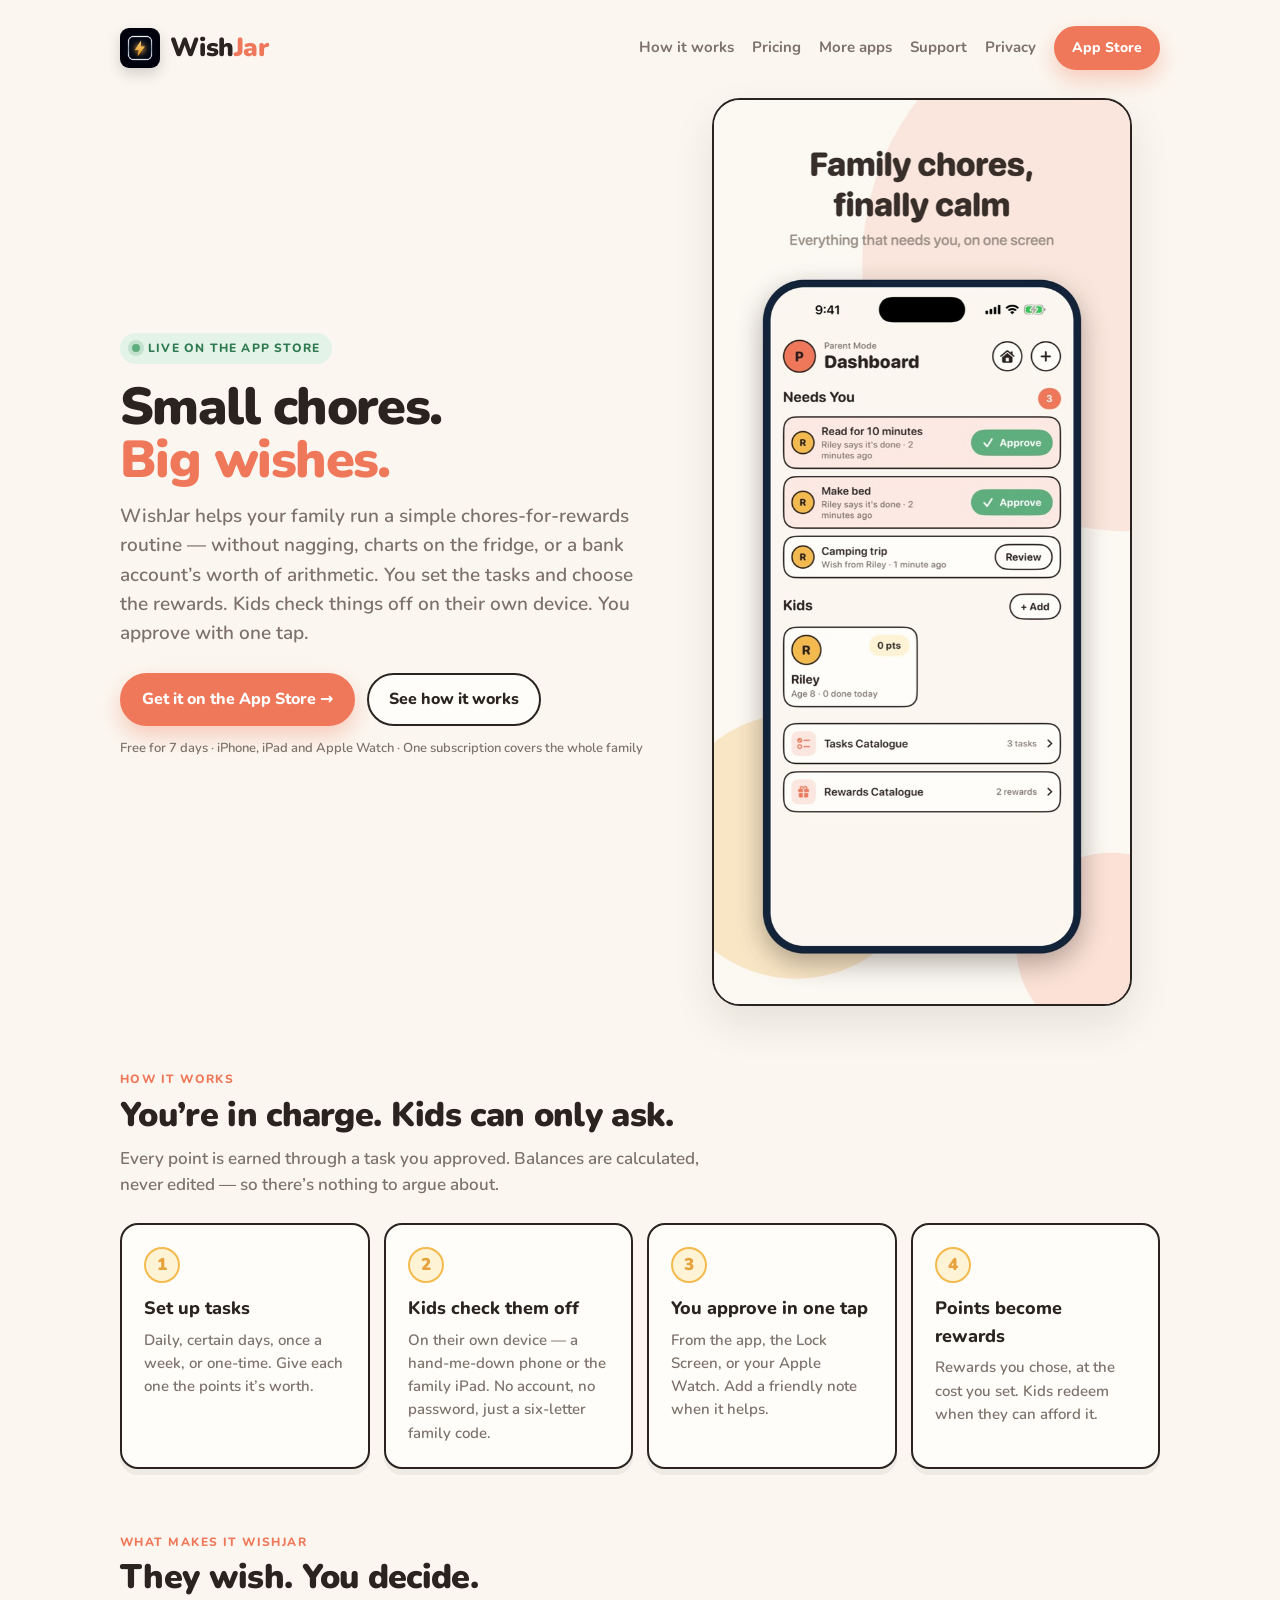
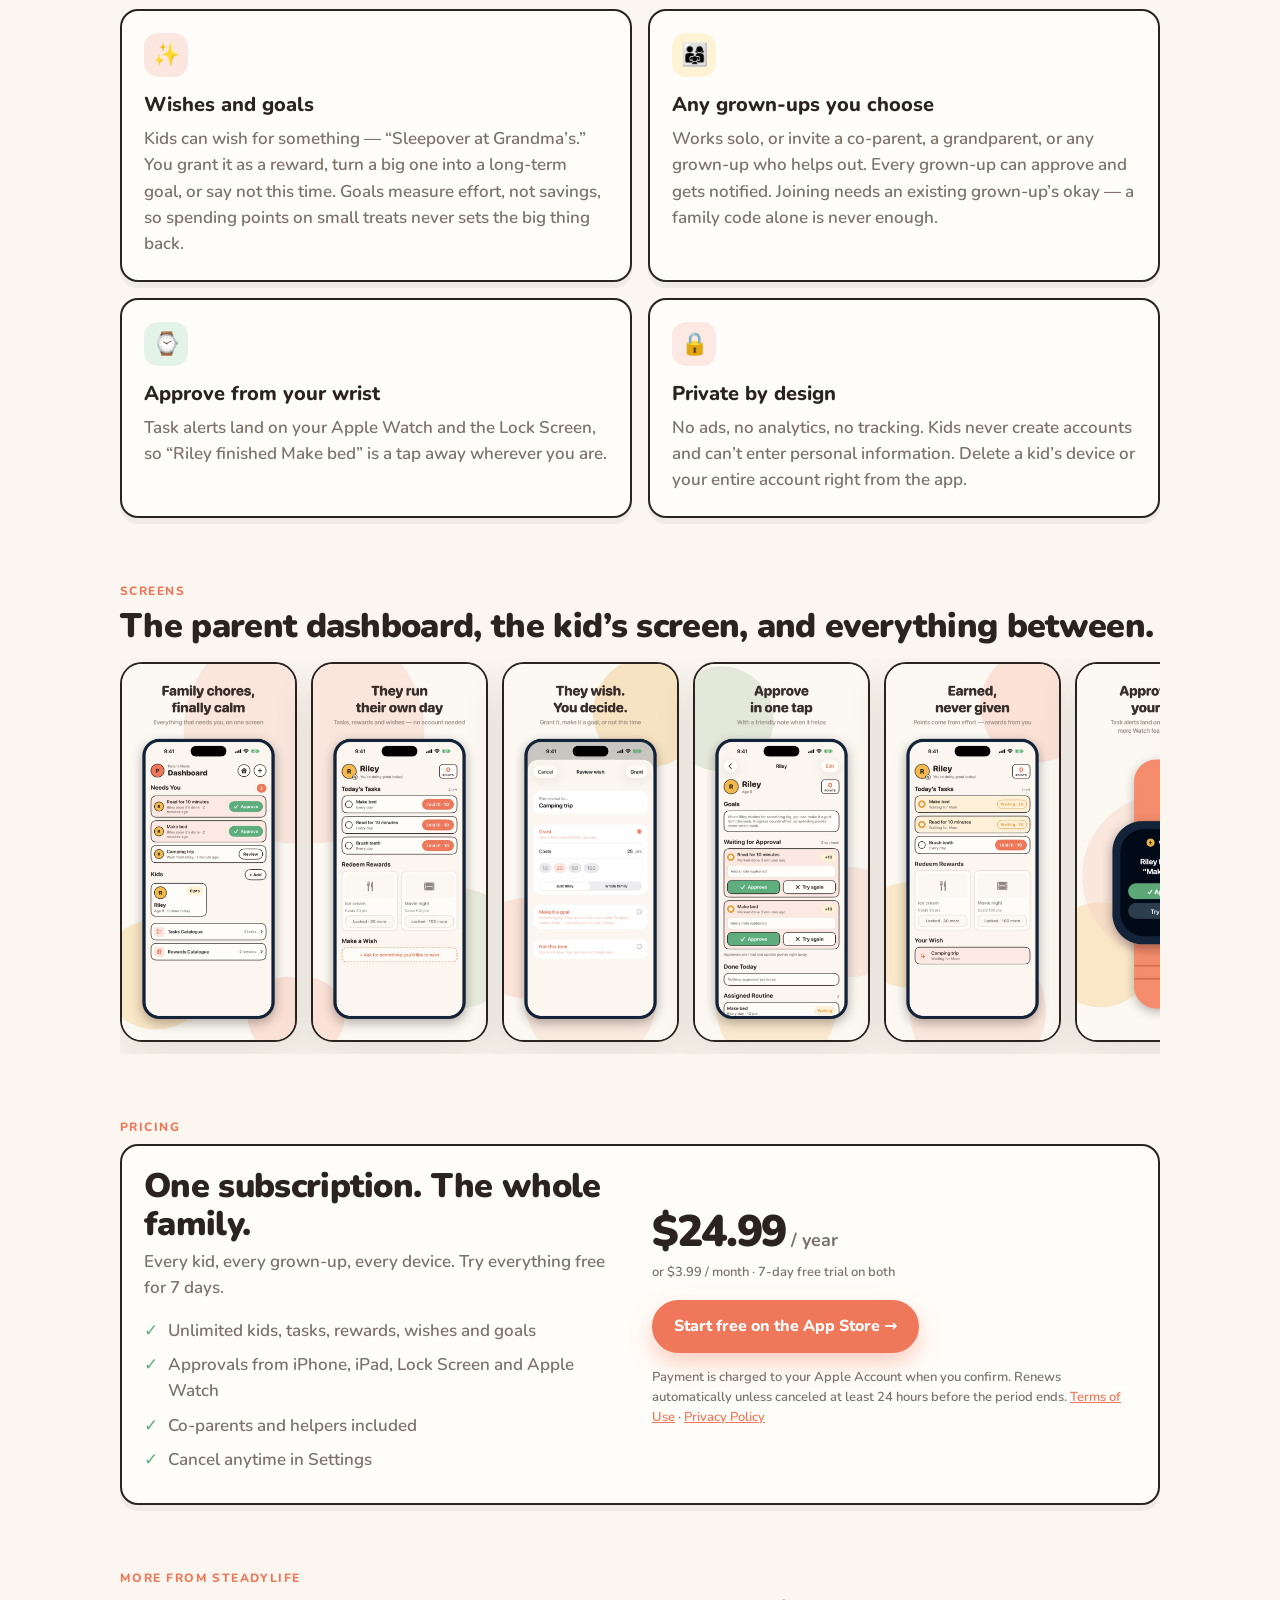
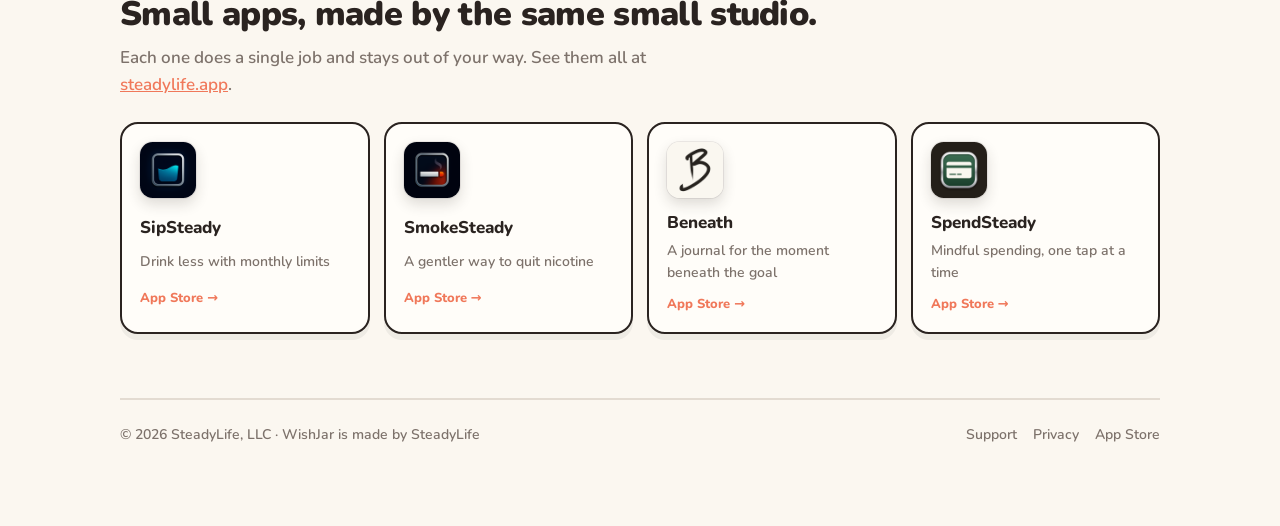
==== index.html @ 1615b016 "More from SteadyLife: add SpendSteady Co-Authored-By: Claude Fable 5.1 <noreply@anthropic.com>" ====
<!DOCTYPE html>
<html lang="en">
<head>
  <meta charset="utf-8" />
  <title>WishJar – Chores, rewards &amp; family goals</title>
  <meta name="viewport" content="width=device-width, initial-scale=1" />
  <meta name="description" content="WishJar helps your family run a simple chores-for-rewards routine. Kids check off tasks on their own device, you approve with one tap, and points turn into rewards they chose. Free for 7 days on the App Store." />
  <meta property="og:title" content="WishJar – Chores, rewards & family goals" />
  <meta property="og:description" content="Kids check off chores on their own device. You approve with one tap. Points turn into rewards they chose." />
  <meta property="og:image" content="https://wishjar.family/img/mk-1-pano-left.jpg" />
  <meta property="og:url" content="https://wishjar.family/" />
  <meta name="theme-color" content="#FBF7F0" />
  <link rel="icon" type="image/png" sizes="32x32" href="/img/favicon-32.png" />
  <link rel="icon" type="image/png" sizes="64x64" href="/img/favicon-64.png" />
  <link rel="apple-touch-icon" href="/img/apple-touch-icon.png" />
  <meta name="apple-itunes-app" content="app-id=6804933445" />
  <link rel="preconnect" href="https://fonts.googleapis.com" />
  <link rel="preconnect" href="https://fonts.gstatic.com" crossorigin />
  <link href="https://fonts.googleapis.com/css2?family=Nunito:wght@500;600;700;800;900&display=swap" rel="stylesheet" />
  <link rel="stylesheet" href="/site.css" />
</head>
<body>
  <div class="shell">
    <header>
      <a class="wordmark" href="/">
        <img src="/img/icon-512.png" alt="" width="40" height="40" />
        <span><span class="wish">Wish</span><span class="jar">Jar</span></span>
      </a>
      <nav>
        <a href="#how">How it works</a>
        <a href="#pricing">Pricing</a>
        <a href="#more">More apps</a>
        <a href="/support.html">Support</a>
        <a href="/privacy.html">Privacy</a>
        <a class="btn btn-primary btn-small" href="https://apps.apple.com/app/id6804933445" target="_blank" rel="noopener">App Store</a>
      </nav>
    </header>

    <main>
      <section class="hero">
        <div>
          <div class="chip"><span class="dot"></span>Live on the App Store</div>
          <h1>Small chores.<br /><span class="accent">Big wishes.</span></h1>
          <p class="lede">
            WishJar helps your family run a simple chores-for-rewards routine — without nagging, charts on the fridge, or a bank account&rsquo;s worth of arithmetic. You set the tasks and choose the rewards. Kids check things off on their own device. You approve with one tap.
          </p>
          <div class="cta-row">
            <a class="btn btn-primary" href="https://apps.apple.com/app/id6804933445" target="_blank" rel="noopener">Get it on the App Store →</a>
            <a class="btn btn-ghost" href="#how">See how it works</a>
          </div>
          <p class="cta-note">Free for 7 days · iPhone, iPad and Apple Watch · One subscription covers the whole family</p>
        </div>
        <div class="hero-shot">
          <img src="/img/mk-1-pano-left.jpg" alt="WishJar parent dashboard — everything that needs you on one screen" />
        </div>
      </section>

      <section id="how">
        <p class="eyebrow">How it works</p>
        <h2>You&rsquo;re in charge. Kids can only ask.</h2>
        <p class="sub">Every point is earned through a task you approved. Balances are calculated, never edited — so there&rsquo;s nothing to argue about.</p>
        <div class="steps">
          <div class="card step">
            <div class="num">1</div>
            <h3>Set up tasks</h3>
            <p>Daily, certain days, once a week, or one-time. Give each one the points it&rsquo;s worth.</p>
          </div>
          <div class="card step">
            <div class="num">2</div>
            <h3>Kids check them off</h3>
            <p>On their own device — a hand-me-down phone or the family iPad. No account, no password, just a six-letter family code.</p>
          </div>
          <div class="card step">
            <div class="num">3</div>
            <h3>You approve in one tap</h3>
            <p>From the app, the Lock Screen, or your Apple Watch. Add a friendly note when it helps.</p>
          </div>
          <div class="card step">
            <div class="num">4</div>
            <h3>Points become rewards</h3>
            <p>Rewards you chose, at the cost you set. Kids redeem when they can afford it.</p>
          </div>
        </div>
      </section>

      <section>
        <p class="eyebrow">What makes it WishJar</p>
        <h2>They wish. You decide.</h2>
        <div class="features">
          <div class="card feature coral">
            <div class="icon">✨</div>
            <h3>Wishes and goals</h3>
            <p>Kids can wish for something — &ldquo;Sleepover at Grandma&rsquo;s.&rdquo; You grant it as a reward, turn a big one into a long-term goal, or say not this time. Goals measure effort, not savings, so spending points on small treats never sets the big thing back.</p>
          </div>
          <div class="card feature mustard">
            <div class="icon">👨‍👩‍👧</div>
            <h3>Any grown-ups you choose</h3>
            <p>Works solo, or invite a co-parent, a grandparent, or any grown-up who helps out. Every grown-up can approve and gets notified. Joining needs an existing grown-up&rsquo;s okay — a family code alone is never enough.</p>
          </div>
          <div class="card feature sage">
            <div class="icon">⌚️</div>
            <h3>Approve from your wrist</h3>
            <p>Task alerts land on your Apple Watch and the Lock Screen, so &ldquo;Riley finished Make bed&rdquo; is a tap away wherever you are.</p>
          </div>
          <div class="card feature blush">
            <div class="icon">🔒</div>
            <h3>Private by design</h3>
            <p>No ads, no analytics, no tracking. Kids never create accounts and can&rsquo;t enter personal information. Delete a kid&rsquo;s device or your entire account right from the app.</p>
          </div>
        </div>
      </section>

      <section>
        <p class="eyebrow">Screens</p>
        <h2>The parent dashboard, the kid&rsquo;s screen, and everything between.</h2>
        <div class="gallery">
          <a href="/img/mk-1-pano-left.jpg" target="_blank" rel="noopener"><img src="/img/mk-1-pano-left.jpg" alt="Family chores, finally calm — the parent dashboard" loading="lazy" /></a>
          <a href="/img/mk-2-pano-right.jpg" target="_blank" rel="noopener"><img src="/img/mk-2-pano-right.jpg" alt="They run their own day — the kid's screen" loading="lazy" /></a>
          <a href="/img/mk-3-wish.jpg" target="_blank" rel="noopener"><img src="/img/mk-3-wish.jpg" alt="They wish, you decide — reviewing a wish" loading="lazy" /></a>
          <a href="/img/mk-4-approve.jpg" target="_blank" rel="noopener"><img src="/img/mk-4-approve.jpg" alt="Approve in one tap" loading="lazy" /></a>
          <a href="/img/mk-5-earned.jpg" target="_blank" rel="noopener"><img src="/img/mk-5-earned.jpg" alt="Earned, never given" loading="lazy" /></a>
          <a href="/img/mk-6-watch.jpg" target="_blank" rel="noopener"><img src="/img/mk-6-watch.jpg" alt="Approve from your wrist on Apple Watch" loading="lazy" /></a>
        </div>
      </section>

      <section id="pricing">
        <p class="eyebrow">Pricing</p>
        <div class="card pricing">
          <div>
            <h2 style="margin-bottom:6px;">One subscription. The whole family.</h2>
            <p class="sub" style="margin-bottom:0;">Every kid, every grown-up, every device. Try everything free for 7 days.</p>
            <ul>
              <li>Unlimited kids, tasks, rewards, wishes and goals</li>
              <li>Approvals from iPhone, iPad, Lock Screen and Apple Watch</li>
              <li>Co-parents and helpers included</li>
              <li>Cancel anytime in Settings</li>
            </ul>
          </div>
          <div>
            <div class="price">$24.99<small> / year</small></div>
            <p class="fine" style="margin:8px 0 18px;">or $3.99 / month · 7-day free trial on both</p>
            <a class="btn btn-primary" href="https://apps.apple.com/app/id6804933445" target="_blank" rel="noopener">Start free on the App Store →</a>
            <p class="fine" style="margin-top:14px;">Payment is charged to your Apple Account when you confirm. Renews automatically unless canceled at least 24 hours before the period ends. <a href="https://www.apple.com/legal/internet-services/itunes/dev/stdeula/" target="_blank" rel="noopener">Terms of Use</a> · <a href="/privacy.html">Privacy Policy</a></p>
          </div>
        </div>
      </section>

      <section id="more">
        <p class="eyebrow">More from SteadyLife</p>
        <h2>Small apps, made by the same small studio.</h2>
        <p class="sub">Each one does a single job and stays out of your way. See them all at <a href="https://steadylife.app/">steadylife.app</a>.</p>
        <div class="more-grid">
          <a class="more-card" href="https://apps.apple.com/app/id6755796430" target="_blank" rel="noopener">
            <img src="/img/sipsteady.png" alt="" width="56" height="56" />
            <span class="more-name">SipSteady</span>
            <span class="more-sub">Drink less with monthly limits</span>
            <span class="more-cta">App Store →</span>
          </a>
          <a class="more-card" href="https://apps.apple.com/app/id6803258229" target="_blank" rel="noopener">
            <img src="/img/smokesteady.png" alt="" width="56" height="56" />
            <span class="more-name">SmokeSteady</span>
            <span class="more-sub">A gentler way to quit nicotine</span>
            <span class="more-cta">App Store →</span>
          </a>
          <a class="more-card" href="https://apps.apple.com/app/id6801366688" target="_blank" rel="noopener">
            <img src="/img/beneath.png" alt="" width="56" height="56" />
            <span class="more-name">Beneath</span>
            <span class="more-sub">A journal for the moment beneath the goal</span>
            <span class="more-cta">App Store →</span>
          </a>
          <a class="more-card" href="https://apps.apple.com/app/id6804992060" target="_blank" rel="noopener">
            <img src="/img/spendsteady.png" alt="" width="56" height="56" />
            <span class="more-name">SpendSteady</span>
            <span class="more-sub">Mindful spending, one tap at a time</span>
            <span class="more-cta">App Store →</span>
          </a>
        </div>
      </section>
    </main>

    <footer>
      <div>© 2026 SteadyLife, LLC · WishJar is made by <a href="https://steadylife.app/">SteadyLife</a></div>
      <div class="links">
        <a href="/support.html">Support</a>
        <a href="/privacy.html">Privacy</a>
        <a href="https://apps.apple.com/app/id6804933445" target="_blank" rel="noopener">App Store</a>
      </div>
    </footer>
  </div>
</body>
</html>
---- site.css ----
/* WishJar — the app's own palette and type ("Warm & Playful"):
   cream paper, ink outlines, coral actions, mustard points, sage done. */
:root {
  --cream: #FBF7F0;
  --paper: #FFFDF9;
  --ink: #2A2320;
  --muted: #7D726B;
  --line: #E3DBD1;
  --coral: #F0785A;
  --coral-soft: #FBE7E0;
  --mustard: #F4BA4E;
  --mustard-soft: #FFF3D6;
  --sage: #5FAE7E;
  --sage-soft: #E4F3E8;
  --amber: #E6A23C;
  --blush: #FDE9E3;
  --radius: 18px;
  --stroke: 2px;
  --shadow: 0 18px 40px rgba(42, 35, 32, 0.10);
}

* { box-sizing: border-box; }

html { scroll-behavior: smooth; }

body {
  margin: 0;
  background: var(--cream);
  color: var(--ink);
  font-family: "Nunito", -apple-system, "SF Pro Rounded", system-ui, sans-serif;
  font-size: 17px;
  line-height: 1.55;
  -webkit-font-smoothing: antialiased;
}

a { color: var(--coral); }

.shell {
  max-width: 1080px;
  margin: 0 auto;
  padding: 20px 20px 80px;
}

/* --- Header --- */
header {
  display: flex;
  align-items: center;
  justify-content: space-between;
  gap: 16px;
  padding: 6px 0 28px;
  flex-wrap: wrap;
}

.wordmark {
  display: inline-flex;
  align-items: center;
  gap: 10px;
  text-decoration: none;
  font-weight: 900;
  font-size: 26px;
  letter-spacing: -0.02em;
}
.wordmark img {
  width: 40px;
  height: 40px;
  border-radius: 22.5%;
  box-shadow: 0 6px 14px rgba(42, 35, 32, 0.18);
}
.wordmark .wish { color: var(--ink); }
.wordmark .jar { color: var(--coral); }

nav { display: flex; align-items: center; gap: 18px; flex-wrap: wrap; }
nav a {
  color: var(--muted);
  text-decoration: none;
  font-weight: 700;
  font-size: 15px;
}
nav a:hover { color: var(--ink); }

/* --- Buttons --- */
.btn {
  display: inline-flex;
  align-items: center;
  gap: 8px;
  padding: 12px 20px;
  border-radius: 999px;
  font-weight: 800;
  font-size: 16px;
  text-decoration: none;
  border: var(--stroke) solid var(--ink);
  transition: transform 0.08s ease-out, box-shadow 0.08s ease-out;
}
.btn:active { transform: translateY(1px); }
.btn-primary {
  background: var(--coral);
  color: #fff;
  border-color: var(--coral);
  box-shadow: 0 10px 22px rgba(240, 120, 90, 0.35);
}
.btn-primary:hover { box-shadow: 0 14px 28px rgba(240, 120, 90, 0.42); transform: translateY(-1px); }
.btn-ghost {
  background: var(--paper);
  color: var(--ink);
}
.btn-ghost:hover { background: #fff; }
.btn-small { padding: 9px 16px; font-size: 14px; }

/* --- Hero --- */
.hero {
  display: grid;
  grid-template-columns: minmax(0, 1.05fr) minmax(0, 0.95fr);
  gap: 36px;
  align-items: center;
  margin-bottom: 64px;
}
@media (max-width: 860px) { .hero { grid-template-columns: minmax(0, 1fr); } }

.chip {
  display: inline-flex;
  align-items: center;
  gap: 8px;
  padding: 6px 12px;
  border-radius: 999px;
  background: var(--sage-soft);
  color: #2F7A50;
  font-size: 12px;
  font-weight: 800;
  letter-spacing: 0.10em;
  text-transform: uppercase;
  margin-bottom: 16px;
}
.chip .dot {
  width: 8px; height: 8px; border-radius: 50%;
  background: var(--sage);
  box-shadow: 0 0 0 4px rgba(95, 174, 126, 0.25);
}

h1 {
  font-size: 52px;
  line-height: 1.02;
  letter-spacing: -0.03em;
  font-weight: 900;
  margin: 0 0 16px;
}
@media (max-width: 600px) { h1 { font-size: 40px; } }
h1 .accent { color: var(--coral); }

.lede {
  font-size: 19px;
  color: var(--muted);
  font-weight: 600;
  max-width: 520px;
  margin: 0 0 24px;
}

.cta-row { display: flex; gap: 12px; flex-wrap: wrap; align-items: center; }
.cta-note { font-size: 13px; color: var(--muted); font-weight: 600; margin-top: 12px; }

.hero-shot img {
  width: 100%;
  max-width: 420px;
  display: block;
  margin: 0 auto;
  border-radius: 28px;
  border: var(--stroke) solid var(--ink);
  box-shadow: var(--shadow);
  background: var(--paper);
}

/* --- Sections --- */
section { margin-bottom: 64px; }
.eyebrow {
  font-size: 12px;
  font-weight: 800;
  letter-spacing: 0.12em;
  text-transform: uppercase;
  color: var(--coral);
  margin: 0 0 8px;
}
h2 {
  font-size: 34px;
  line-height: 1.1;
  letter-spacing: -0.02em;
  font-weight: 900;
  margin: 0 0 12px;
}
.sub { color: var(--muted); font-weight: 600; max-width: 620px; margin: 0 0 24px; }

.card {
  background: var(--paper);
  border: var(--stroke) solid var(--ink);
  border-radius: var(--radius);
  padding: 22px;
  box-shadow: 0 6px 0 rgba(42, 35, 32, 0.06);
}

/* Steps */
.steps { display: grid; grid-template-columns: repeat(4, minmax(0, 1fr)); gap: 14px; }
@media (max-width: 860px) { .steps { grid-template-columns: repeat(2, minmax(0, 1fr)); } }
@media (max-width: 480px) { .steps { grid-template-columns: minmax(0, 1fr); } }
.step .num {
  width: 36px; height: 36px; border-radius: 50%;
  display: flex; align-items: center; justify-content: center;
  background: var(--mustard-soft); color: var(--amber);
  font-weight: 900; margin-bottom: 12px;
  border: var(--stroke) solid var(--mustard);
}
.step h3 { margin: 0 0 6px; font-size: 18px; font-weight: 800; }
.step p { margin: 0; color: var(--muted); font-weight: 600; font-size: 15px; }

/* Features */
.features { display: grid; grid-template-columns: repeat(2, minmax(0, 1fr)); gap: 16px; }
@media (max-width: 720px) { .features { grid-template-columns: minmax(0, 1fr); } }
.feature .icon {
  width: 44px; height: 44px; border-radius: 14px;
  display: flex; align-items: center; justify-content: center;
  font-size: 22px; margin-bottom: 12px;
}
.feature.coral .icon { background: var(--coral-soft); }
.feature.mustard .icon { background: var(--mustard-soft); }
.feature.sage .icon { background: var(--sage-soft); }
.feature.blush .icon { background: var(--blush); }
.feature h3 { margin: 0 0 6px; font-size: 20px; font-weight: 800; }
.feature p { margin: 0; color: var(--muted); font-weight: 600; }

/* Gallery */
.gallery {
  display: flex; gap: 14px; overflow-x: auto; padding: 4px 4px 12px;
  scroll-snap-type: x mandatory;
}
.gallery a { flex: 0 0 auto; scroll-snap-align: start; }
.gallery img {
  height: 380px; width: auto; display: block;
  border-radius: 22px;
  border: var(--stroke) solid var(--ink);
  box-shadow: var(--shadow);
}
@media (max-width: 600px) { .gallery img { height: 300px; } }

/* Pricing */
.pricing {
  display: grid; grid-template-columns: minmax(0, 1fr) minmax(0, 1fr);
  gap: 24px; align-items: center;
}
@media (max-width: 760px) { .pricing { grid-template-columns: minmax(0, 1fr); } }
.price { font-size: 44px; font-weight: 900; letter-spacing: -0.03em; line-height: 1; }
.price small { font-size: 18px; color: var(--muted); font-weight: 700; letter-spacing: 0; }
.pricing ul { list-style: none; padding: 0; margin: 16px 0 0; }
.pricing li { display: flex; gap: 10px; align-items: flex-start; margin-bottom: 8px; color: var(--muted); font-weight: 600; }
.pricing li::before {
  content: "✓"; color: var(--sage); font-weight: 900; flex: 0 0 auto;
}
.fine { font-size: 13px; color: var(--muted); font-weight: 600; }

/* Prose pages (privacy, support) */
.prose { max-width: 760px; }
.prose h1 { font-size: 40px; }
.prose h2 { font-size: 24px; margin-top: 36px; }
.prose p, .prose li { color: #4A403B; font-weight: 500; }
.prose strong { color: var(--ink); font-weight: 800; }
.prose ul { padding-left: 22px; }
.prose li { margin-bottom: 8px; }
.prose .meta { color: var(--muted); font-weight: 600; font-size: 14px; }

/* Forms */
form.support { display: grid; gap: 14px; max-width: 560px; }
form.support label { font-weight: 800; font-size: 14px; display: grid; gap: 6px; }
form.support input, form.support textarea, form.support select {
  font: inherit; font-weight: 600; color: var(--ink);
  background: var(--paper);
  border: var(--stroke) solid var(--ink);
  border-radius: 14px;
  padding: 12px 14px;
}
form.support textarea { min-height: 140px; resize: vertical; }
form.support input:focus, form.support textarea:focus, form.support select:focus {
  outline: none; box-shadow: 0 0 0 4px var(--coral-soft); border-color: var(--coral);
}

/* FAQ */
details { border-top: var(--stroke) solid var(--line); padding: 14px 0; }
details:last-of-type { border-bottom: var(--stroke) solid var(--line); }
summary { cursor: pointer; font-weight: 800; font-size: 17px; list-style: none; display: flex; justify-content: space-between; }
summary::after { content: "+"; color: var(--coral); font-weight: 900; }
details[open] summary::after { content: "–"; }
details p { color: var(--muted); font-weight: 600; margin: 10px 0 0; }

/* Footer */
footer {
  border-top: var(--stroke) solid var(--line);
  padding-top: 24px;
  display: flex; justify-content: space-between; gap: 16px; flex-wrap: wrap;
  color: var(--muted); font-size: 14px; font-weight: 600;
}
footer a { color: var(--muted); text-decoration: none; }
footer a:hover { color: var(--ink); }
footer .links { display: flex; gap: 16px; flex-wrap: wrap; }

/* More from SteadyLife */
.more-grid { display: grid; grid-template-columns: repeat(4, minmax(0, 1fr)); gap: 14px; }
@media (max-width: 900px) { .more-grid { grid-template-columns: repeat(2, minmax(0, 1fr)); } }
@media (max-width: 520px) { .more-grid { grid-template-columns: minmax(0, 1fr); } }
.more-card {
  display: grid; gap: 4px; text-decoration: none; color: var(--ink);
  background: var(--paper); border: var(--stroke) solid var(--ink);
  border-radius: var(--radius); padding: 18px;
  box-shadow: 0 6px 0 rgba(42, 35, 32, 0.06);
  transition: transform 0.08s ease-out, box-shadow 0.08s ease-out;
}
.more-card:hover { transform: translateY(-2px); box-shadow: 0 10px 0 rgba(42, 35, 32, 0.08); }
.more-card img { width: 56px; height: 56px; border-radius: 22.5%; margin-bottom: 8px; box-shadow: 0 6px 14px rgba(42, 35, 32, 0.16), 0 0 0 1px rgba(42,35,32,0.08); }
.more-name { font-weight: 800; font-size: 17px; }
.more-sub { color: var(--muted); font-weight: 600; font-size: 14px; }
.more-cta { color: var(--coral); font-weight: 800; font-size: 13px; margin-top: 6px; }
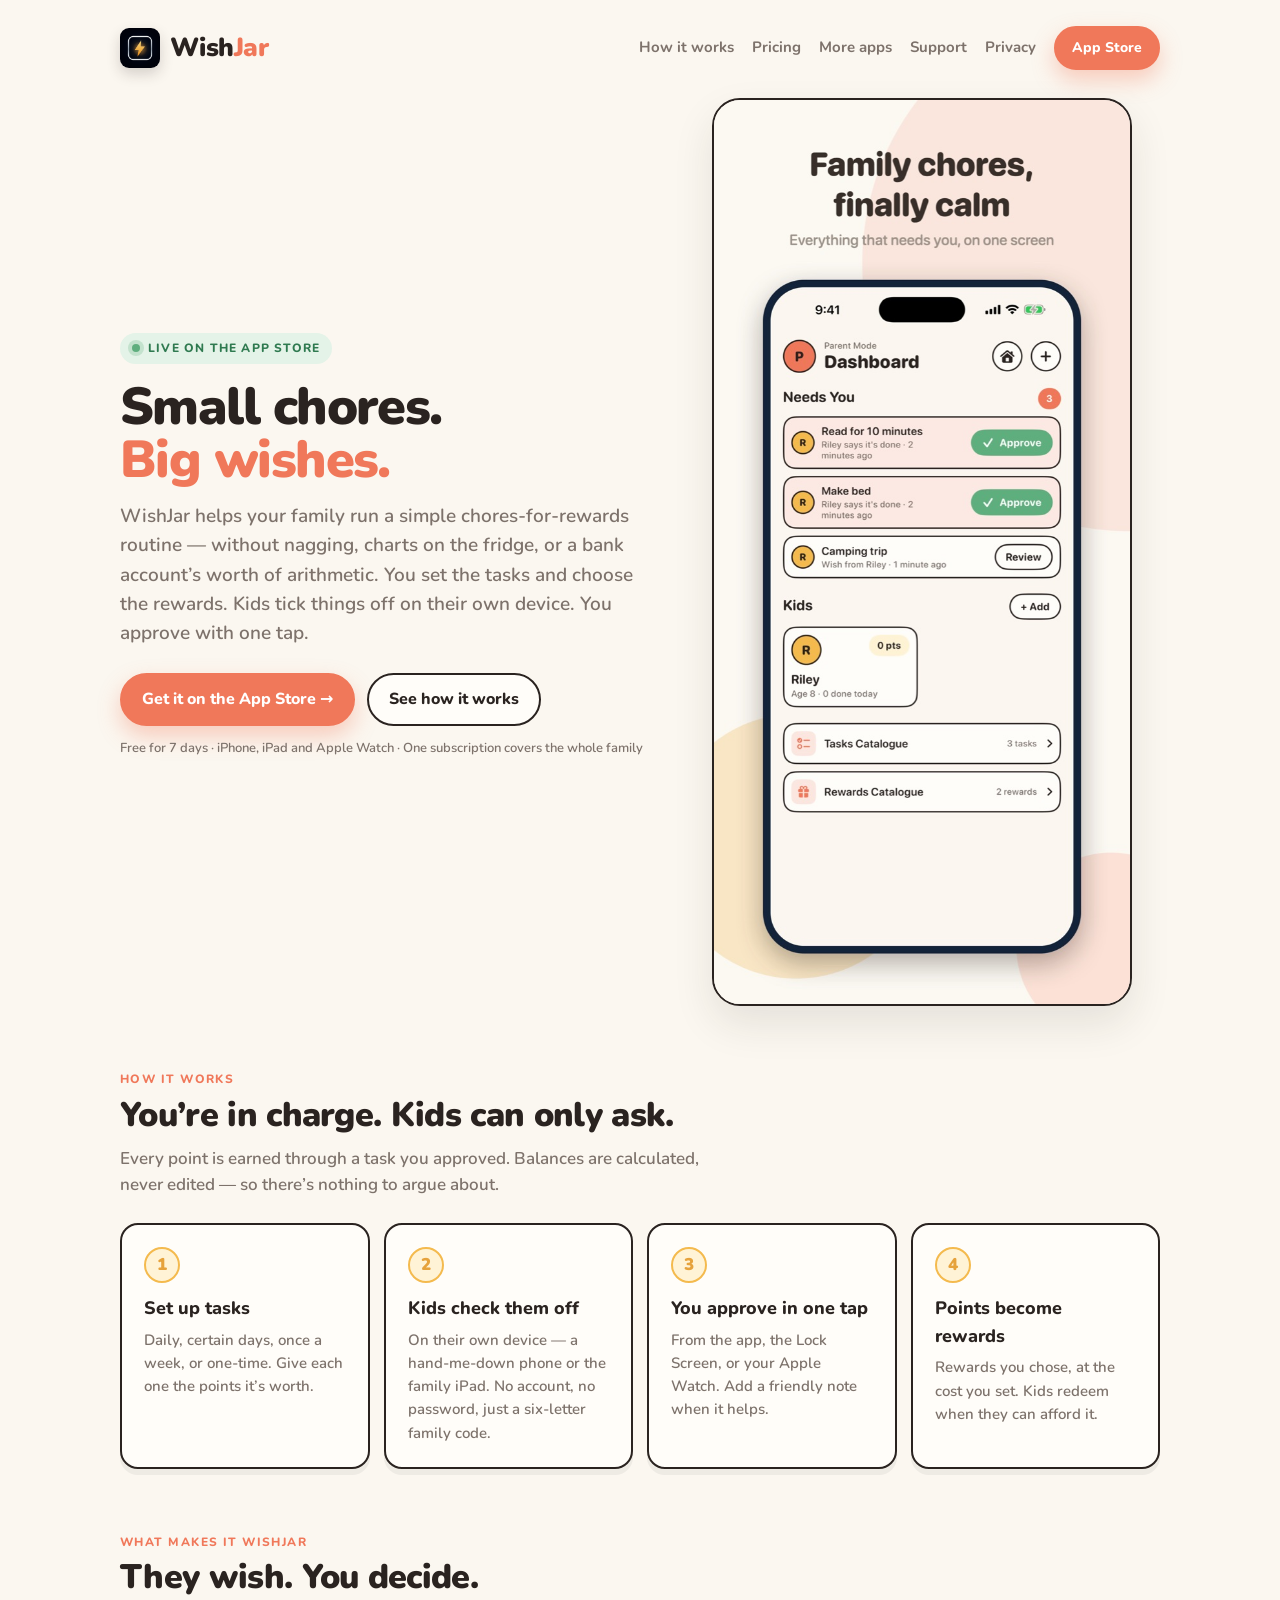
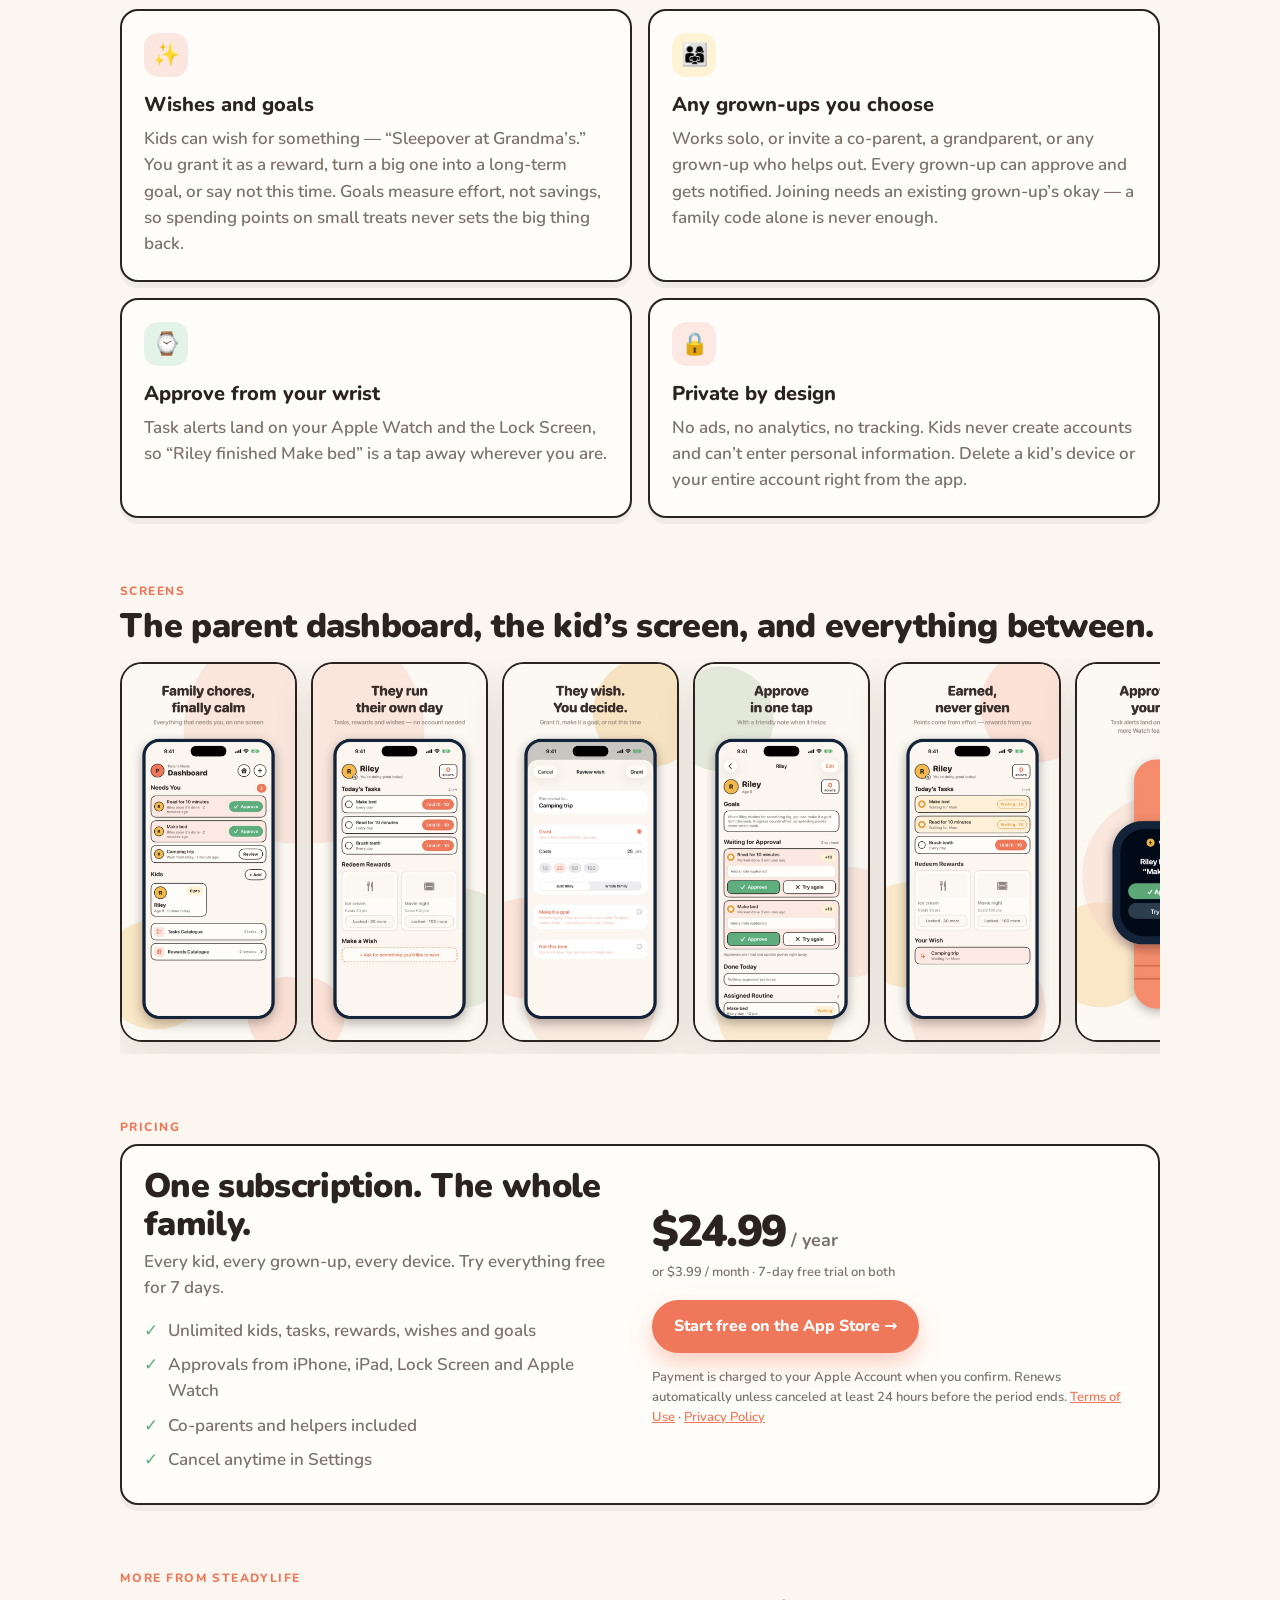
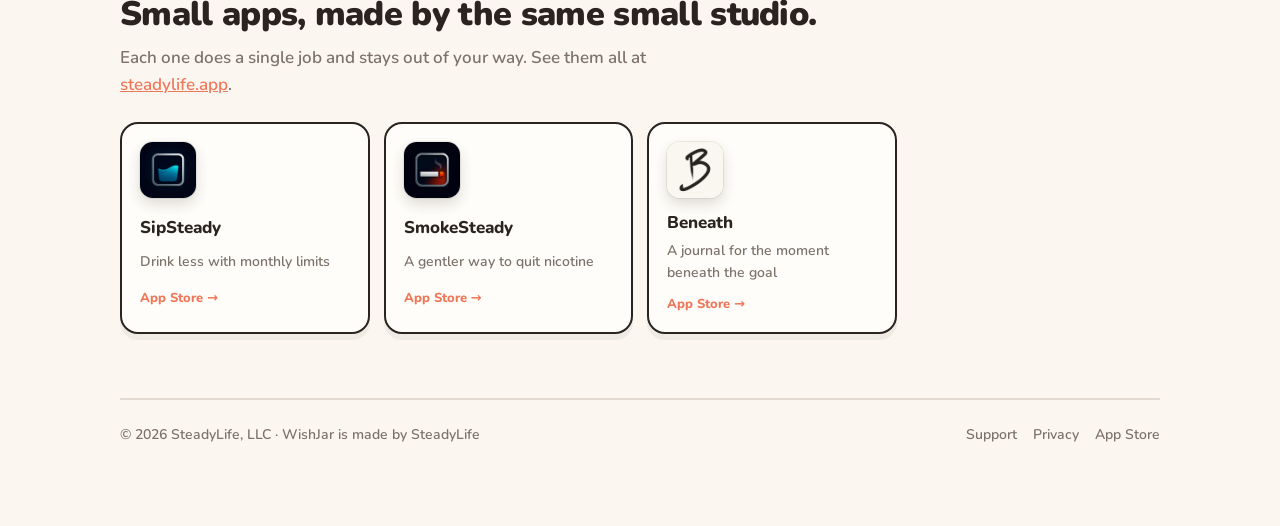
==== commit e0b9d491: "American spelling: check off, canceled Co-Authored-By: Claude Fable 5.1 <noreply@anthropic.com>" ====
--- a/index.html
+++ b/index.html
@@ -42,7 +42,7 @@
           <div class="chip"><span class="dot"></span>Live on the App Store</div>
           <h1>Small chores.<br /><span class="accent">Big wishes.</span></h1>
           <p class="lede">
-            WishJar helps your family run a simple chores-for-rewards routine — without nagging, charts on the fridge, or a bank account&rsquo;s worth of arithmetic. You set the tasks and choose the rewards. Kids check things off on their own device. You approve with one tap.
+            WishJar helps your family run a simple chores-for-rewards routine — without nagging, charts on the fridge, or a bank account&rsquo;s worth of arithmetic. You set the tasks and choose the rewards. Kids tick things off on their own device. You approve with one tap.
           </p>
           <div class="cta-row">
             <a class="btn btn-primary" href="https://apps.apple.com/app/id6804933445" target="_blank" rel="noopener">Get it on the App Store →</a>
@@ -168,12 +168,6 @@
             <span class="more-sub">A journal for the moment beneath the goal</span>
             <span class="more-cta">App Store →</span>
           </a>
-          <a class="more-card" href="https://apps.apple.com/app/id6804992060" target="_blank" rel="noopener">
-            <img src="/img/spendsteady.png" alt="" width="56" height="56" />
-            <span class="more-name">SpendSteady</span>
-            <span class="more-sub">Mindful spending, one tap at a time</span>
-            <span class="more-cta">App Store →</span>
-          </a>
         </div>
       </section>
     </main>
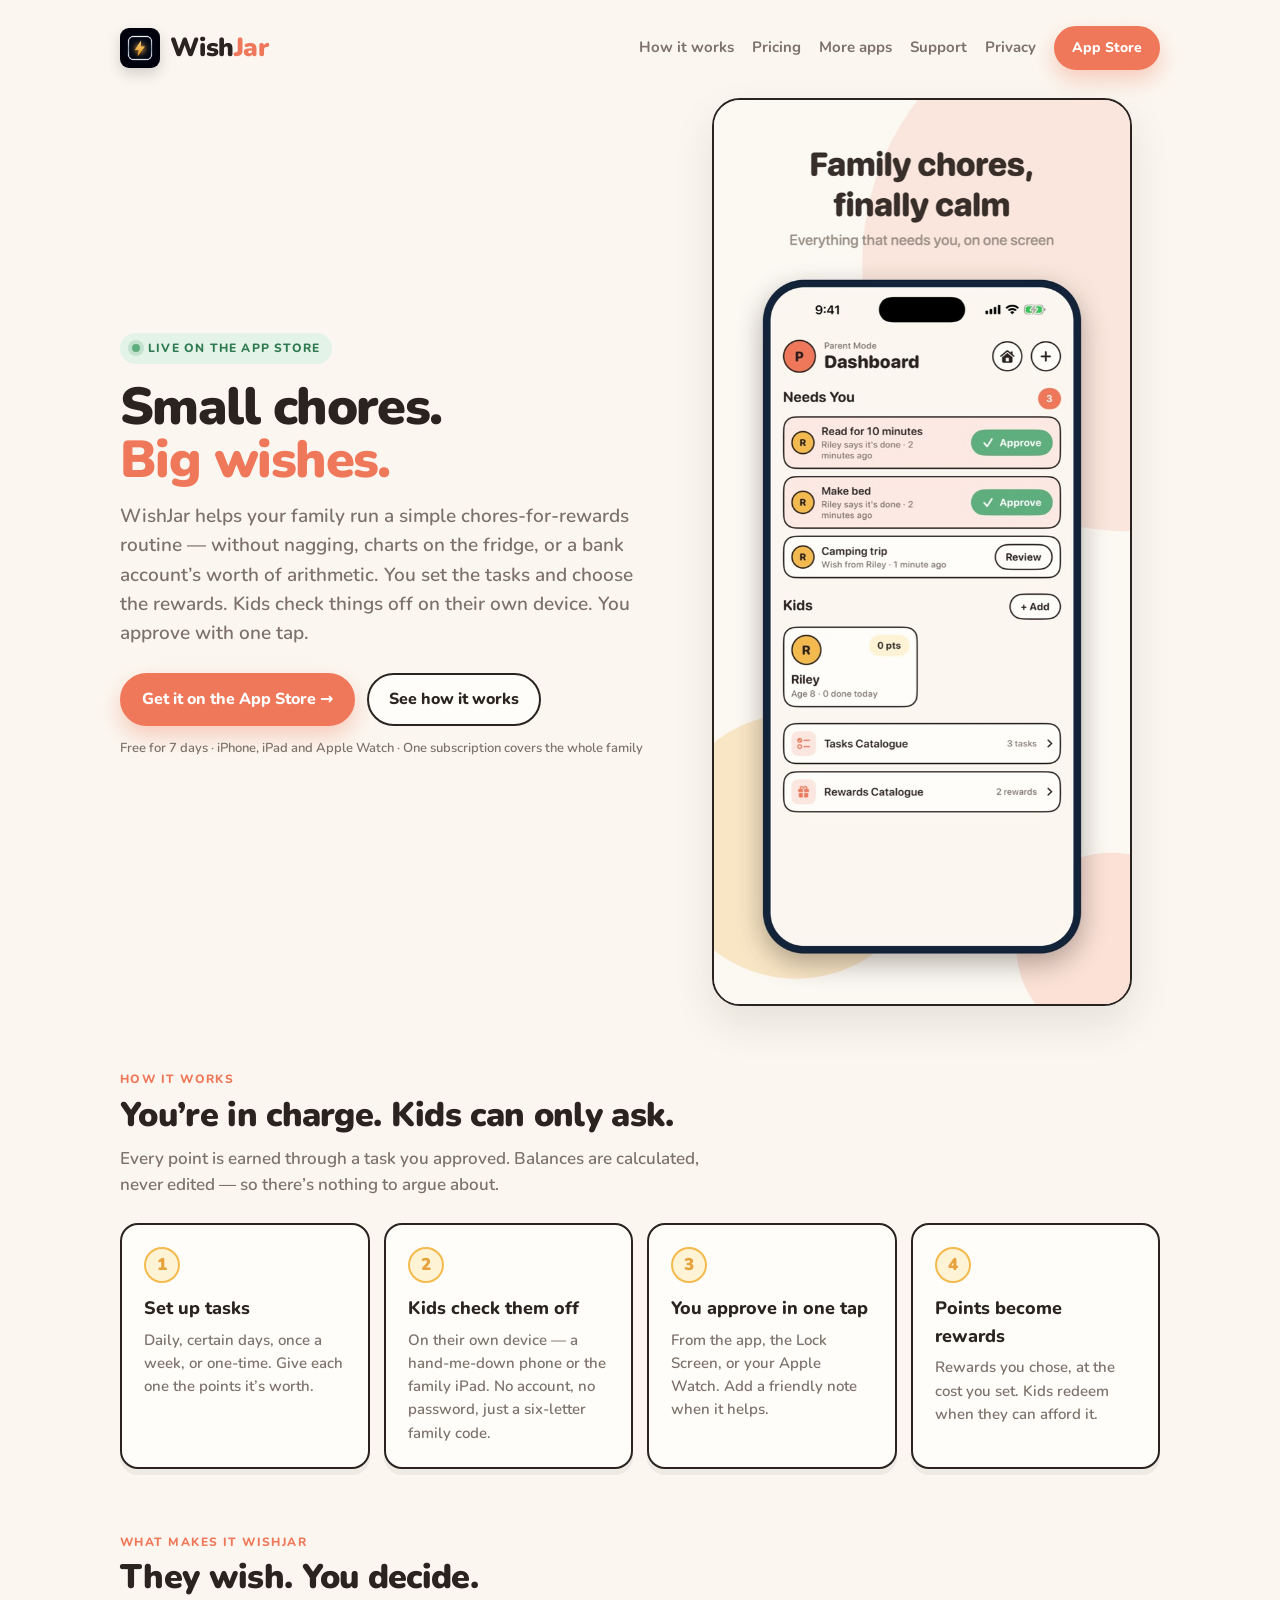
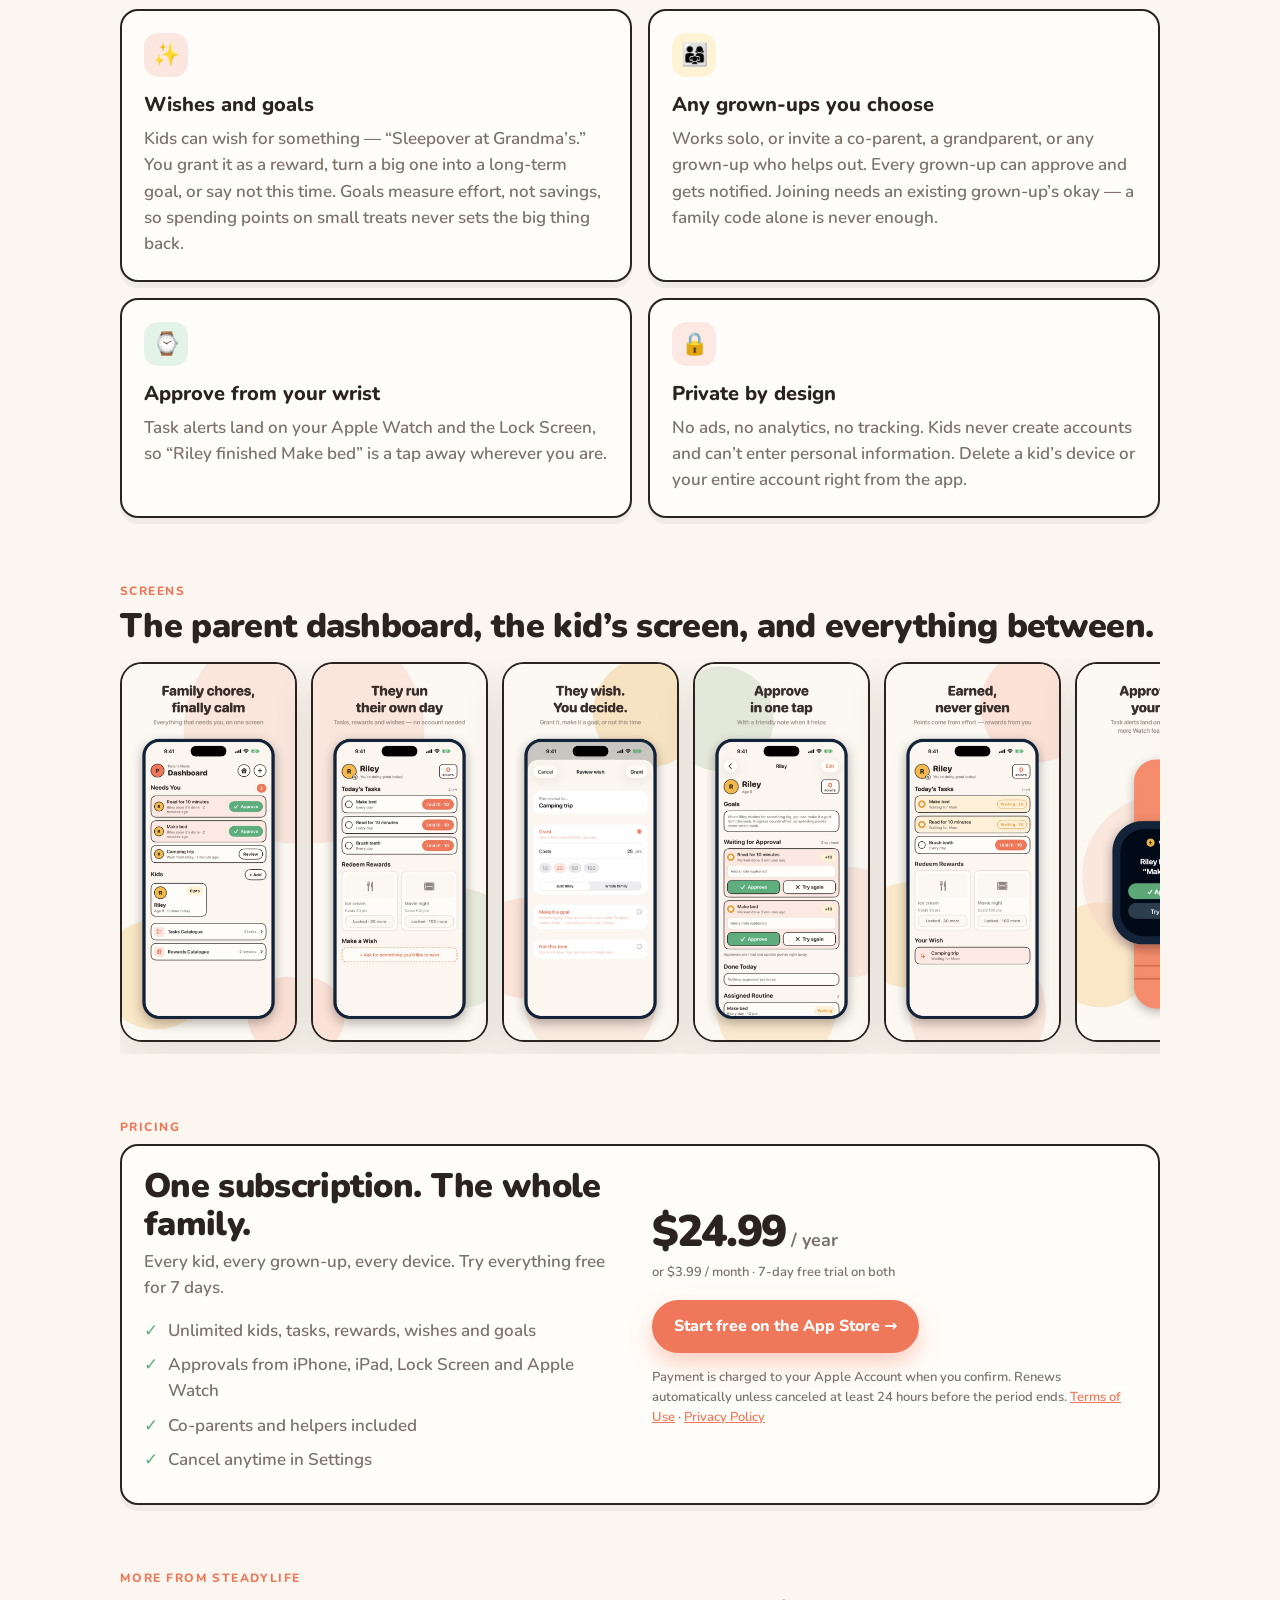
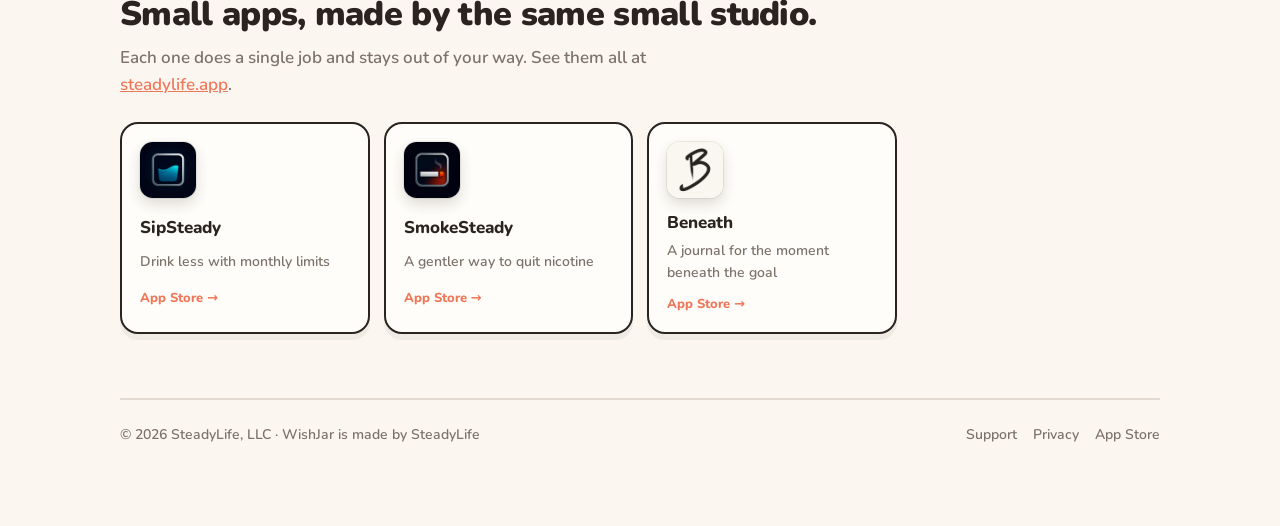
==== commit 393c82fb: "American spelling: check things off Co-Authored-By: Claude Fable 5.1 <noreply@anthropic.com>" ====
--- a/index.html
+++ b/index.html
@@ -42,7 +42,7 @@
           <div class="chip"><span class="dot"></span>Live on the App Store</div>
           <h1>Small chores.<br /><span class="accent">Big wishes.</span></h1>
           <p class="lede">
-            WishJar helps your family run a simple chores-for-rewards routine — without nagging, charts on the fridge, or a bank account&rsquo;s worth of arithmetic. You set the tasks and choose the rewards. Kids tick things off on their own device. You approve with one tap.
+            WishJar helps your family run a simple chores-for-rewards routine — without nagging, charts on the fridge, or a bank account&rsquo;s worth of arithmetic. You set the tasks and choose the rewards. Kids check things off on their own device. You approve with one tap.
           </p>
           <div class="cta-row">
             <a class="btn btn-primary" href="https://apps.apple.com/app/id6804933445" target="_blank" rel="noopener">Get it on the App Store →</a>
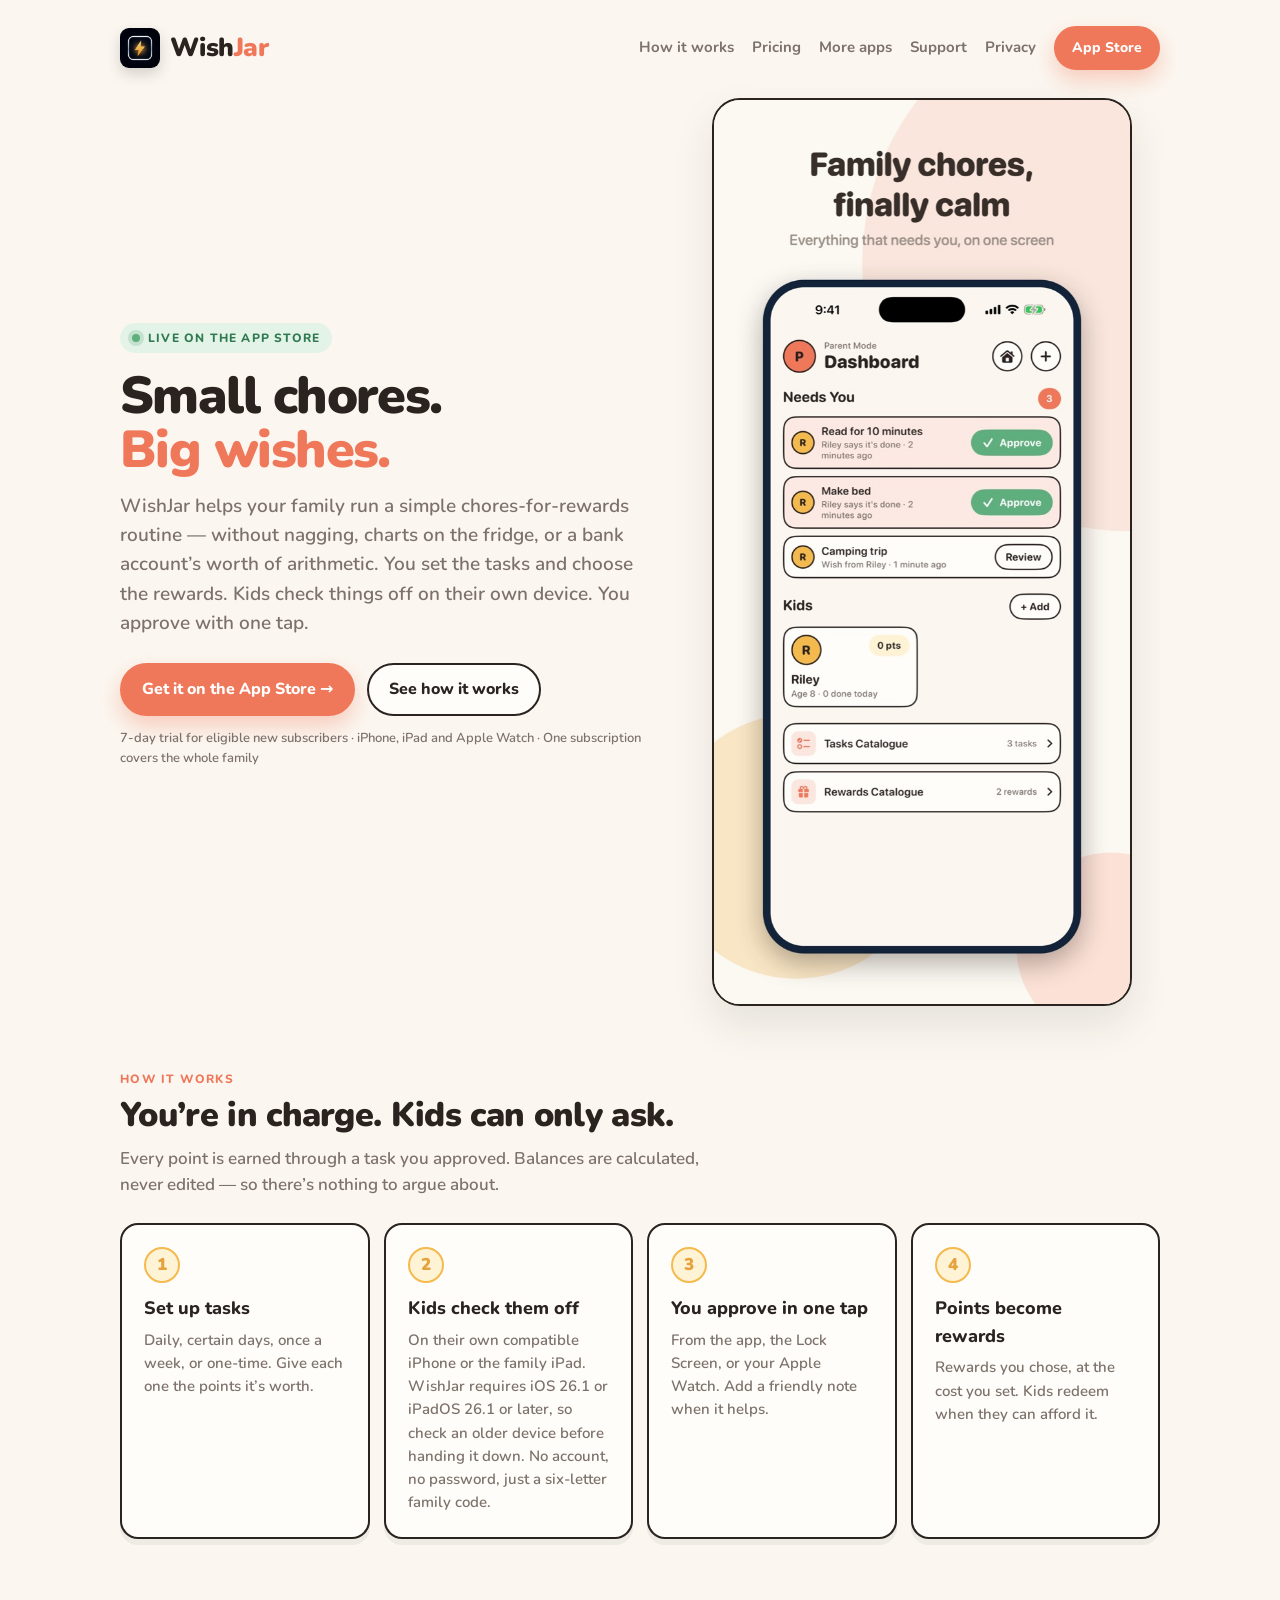
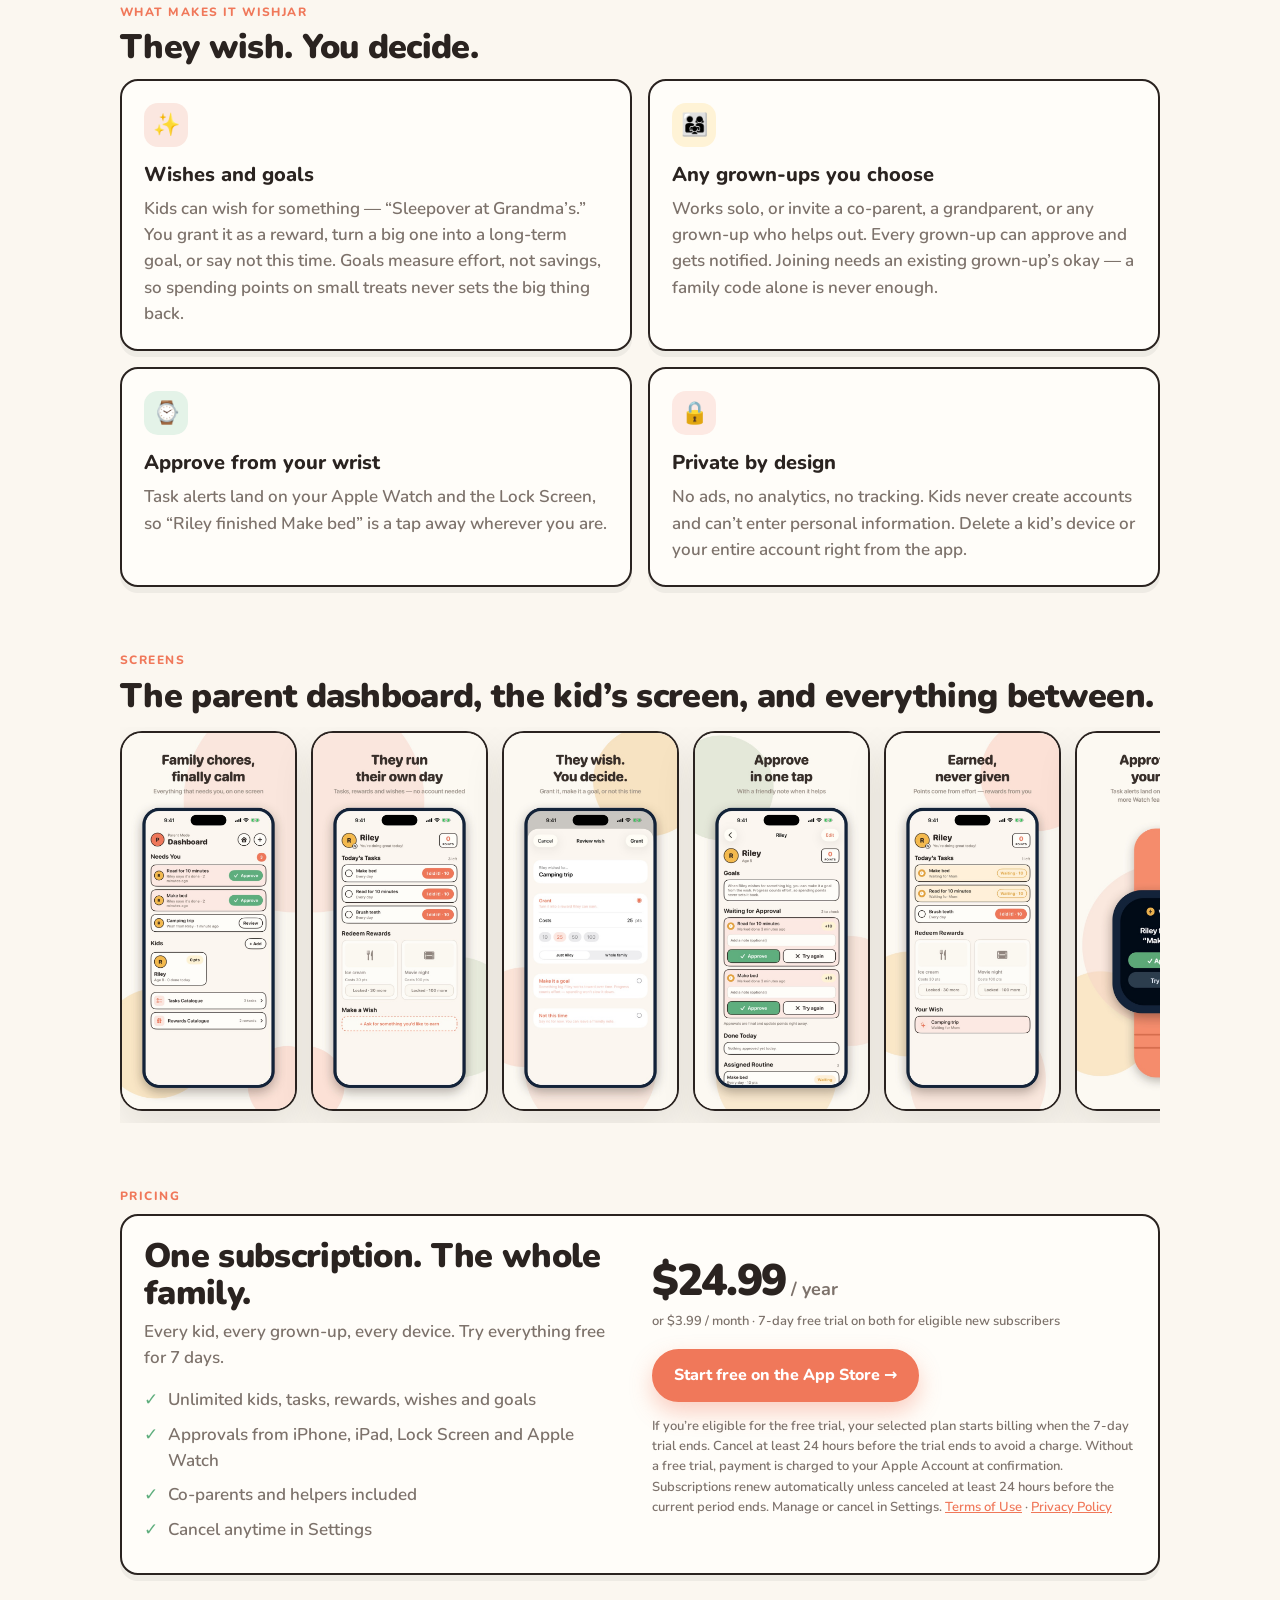
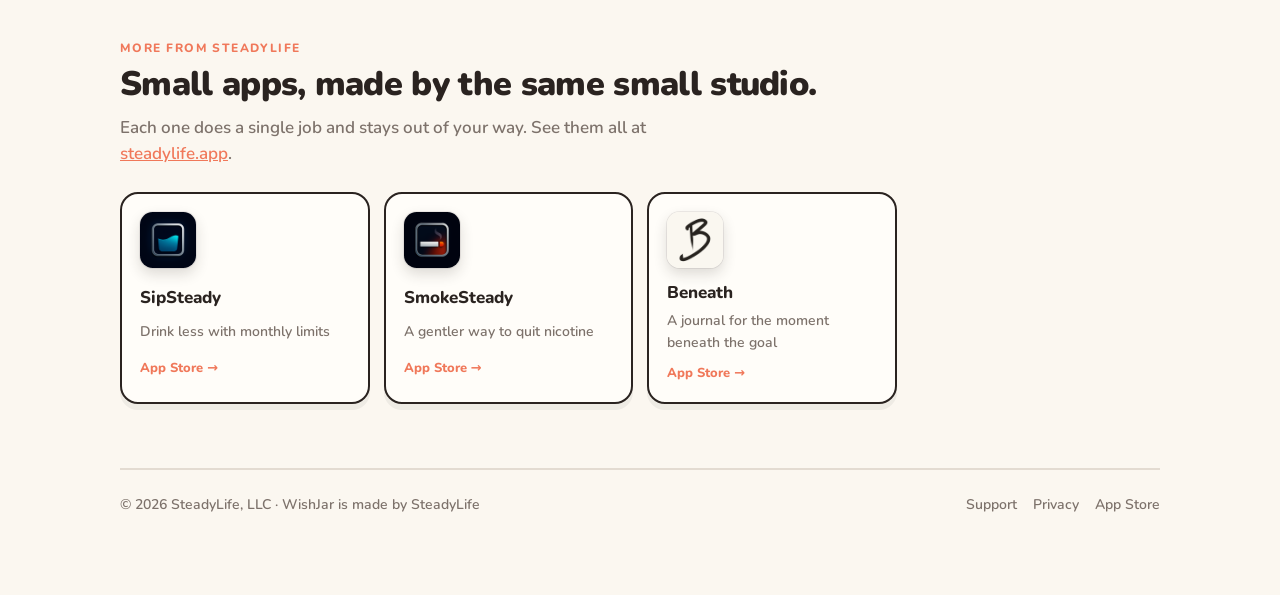
==== commit e969522f: "Clarify product facts and add search discovery files" ====
--- a/index.html
+++ b/index.html
@@ -4,7 +4,7 @@
   <meta charset="utf-8" />
   <title>WishJar – Chores, rewards &amp; family goals</title>
   <meta name="viewport" content="width=device-width, initial-scale=1" />
-  <meta name="description" content="WishJar helps your family run a simple chores-for-rewards routine. Kids check off tasks on their own device, you approve with one tap, and points turn into rewards they chose. Free for 7 days on the App Store." />
+  <meta name="description" content="WishJar helps your family run a simple chores-for-rewards routine. Kids check off tasks on their own device, you approve with one tap, and points turn into rewards they chose. Eligible new subscribers can try it free for 7 days on the App Store." />
   <meta property="og:title" content="WishJar – Chores, rewards & family goals" />
   <meta property="og:description" content="Kids check off chores on their own device. You approve with one tap. Points turn into rewards they chose." />
   <meta property="og:image" content="https://wishjar.family/img/mk-1-pano-left.jpg" />
@@ -18,6 +18,7 @@
   <link rel="preconnect" href="https://fonts.gstatic.com" crossorigin />
   <link href="https://fonts.googleapis.com/css2?family=Nunito:wght@500;600;700;800;900&display=swap" rel="stylesheet" />
   <link rel="stylesheet" href="/site.css" />
+  <link rel="canonical" href="https://wishjar.family/" />
 </head>
 <body>
   <div class="shell">
@@ -48,7 +49,7 @@
             <a class="btn btn-primary" href="https://apps.apple.com/app/id6804933445" target="_blank" rel="noopener">Get it on the App Store →</a>
             <a class="btn btn-ghost" href="#how">See how it works</a>
           </div>
-          <p class="cta-note">Free for 7 days · iPhone, iPad and Apple Watch · One subscription covers the whole family</p>
+          <p class="cta-note">7-day trial for eligible new subscribers · iPhone, iPad and Apple Watch · One subscription covers the whole family</p>
         </div>
         <div class="hero-shot">
           <img src="/img/mk-1-pano-left.jpg" alt="WishJar parent dashboard — everything that needs you on one screen" />
@@ -68,7 +69,7 @@
           <div class="card step">
             <div class="num">2</div>
             <h3>Kids check them off</h3>
-            <p>On their own device — a hand-me-down phone or the family iPad. No account, no password, just a six-letter family code.</p>
+            <p>On their own compatible iPhone or the family iPad. WishJar requires iOS 26.1 or iPadOS 26.1 or later, so check an older device before handing it down. No account, no password, just a six-letter family code.</p>
           </div>
           <div class="card step">
             <div class="num">3</div>
@@ -138,9 +139,9 @@
           </div>
           <div>
             <div class="price">$24.99<small> / year</small></div>
-            <p class="fine" style="margin:8px 0 18px;">or $3.99 / month · 7-day free trial on both</p>
+            <p class="fine" style="margin:8px 0 18px;">or $3.99 / month · 7-day free trial on both for eligible new subscribers</p>
             <a class="btn btn-primary" href="https://apps.apple.com/app/id6804933445" target="_blank" rel="noopener">Start free on the App Store →</a>
-            <p class="fine" style="margin-top:14px;">Payment is charged to your Apple Account when you confirm. Renews automatically unless canceled at least 24 hours before the period ends. <a href="https://www.apple.com/legal/internet-services/itunes/dev/stdeula/" target="_blank" rel="noopener">Terms of Use</a> · <a href="/privacy.html">Privacy Policy</a></p>
+            <p class="fine" style="margin-top:14px;">If you&rsquo;re eligible for the free trial, your selected plan starts billing when the 7-day trial ends. Cancel at least 24 hours before the trial ends to avoid a charge. Without a free trial, payment is charged to your Apple Account at confirmation. Subscriptions renew automatically unless canceled at least 24 hours before the current period ends. Manage or cancel in Settings. <a href="https://www.apple.com/legal/internet-services/itunes/dev/stdeula/" target="_blank" rel="noopener">Terms of Use</a> · <a href="/privacy.html">Privacy Policy</a></p>
           </div>
         </div>
       </section>
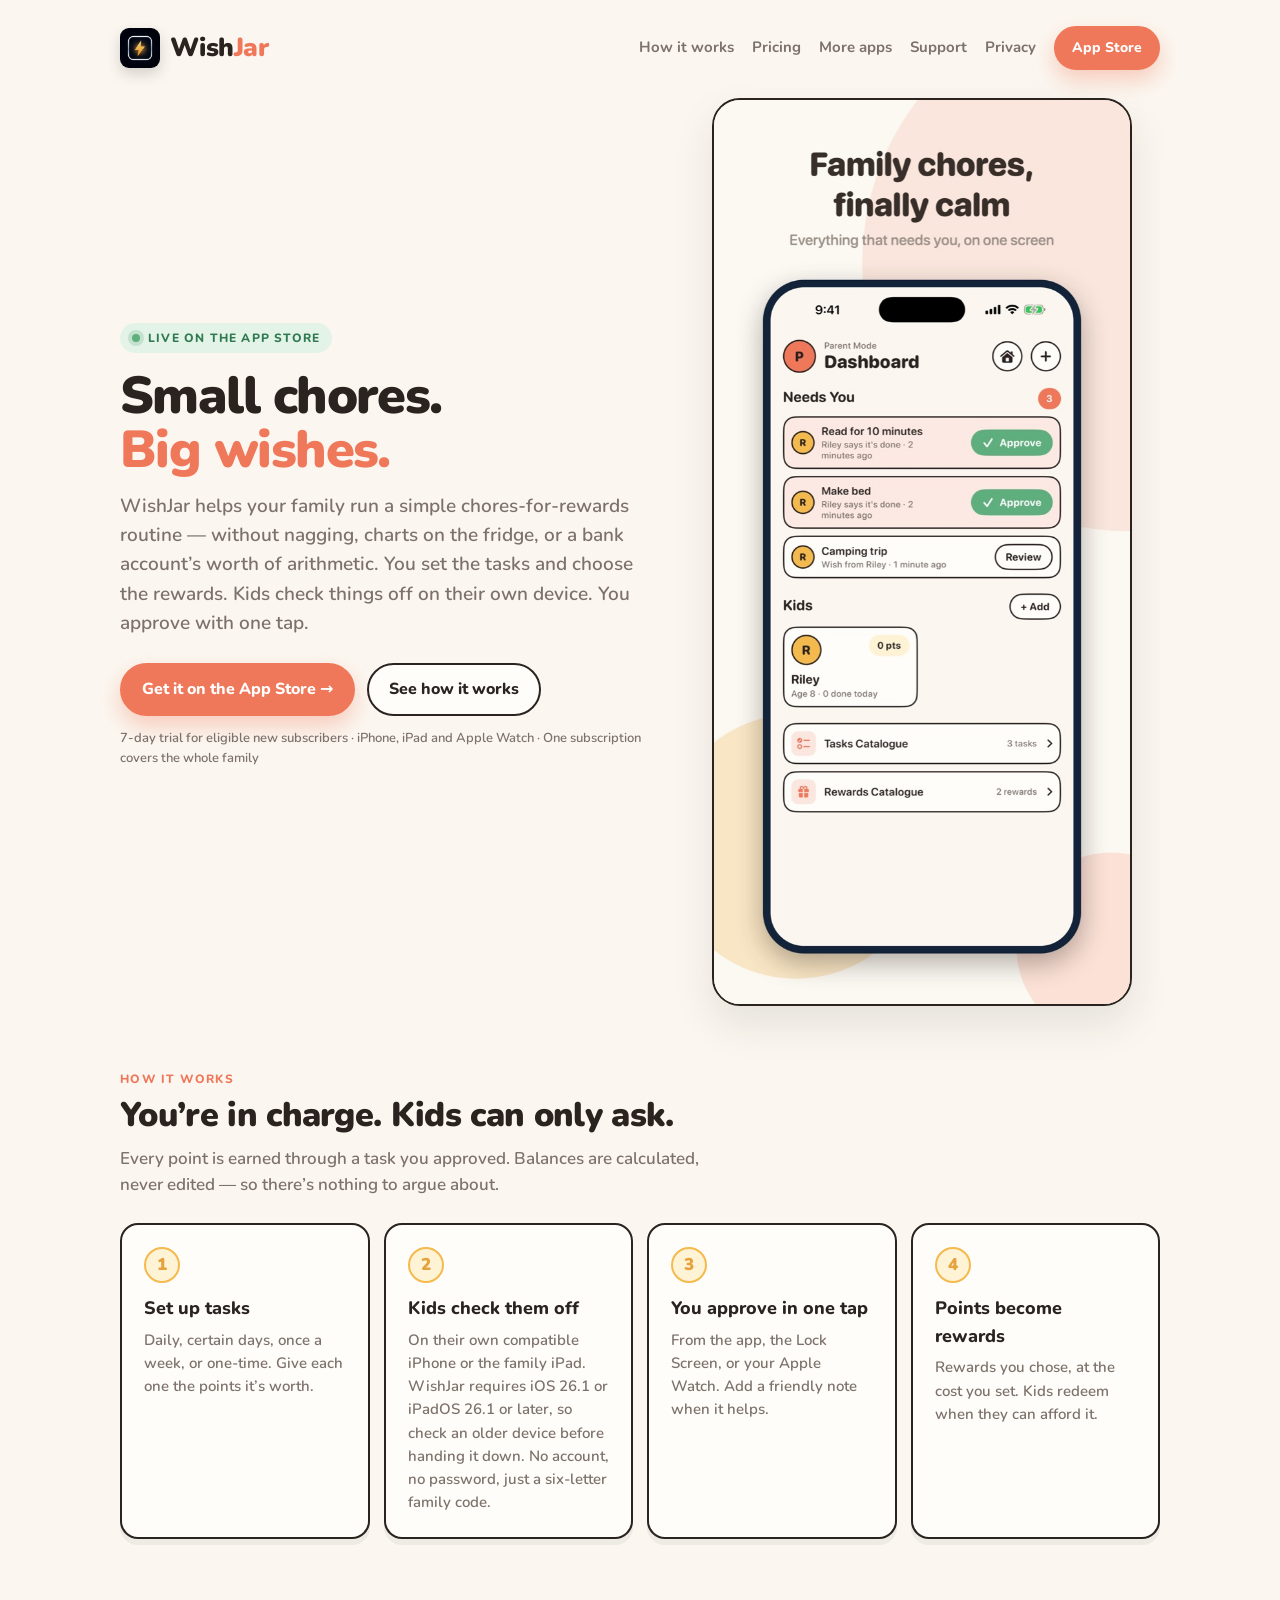
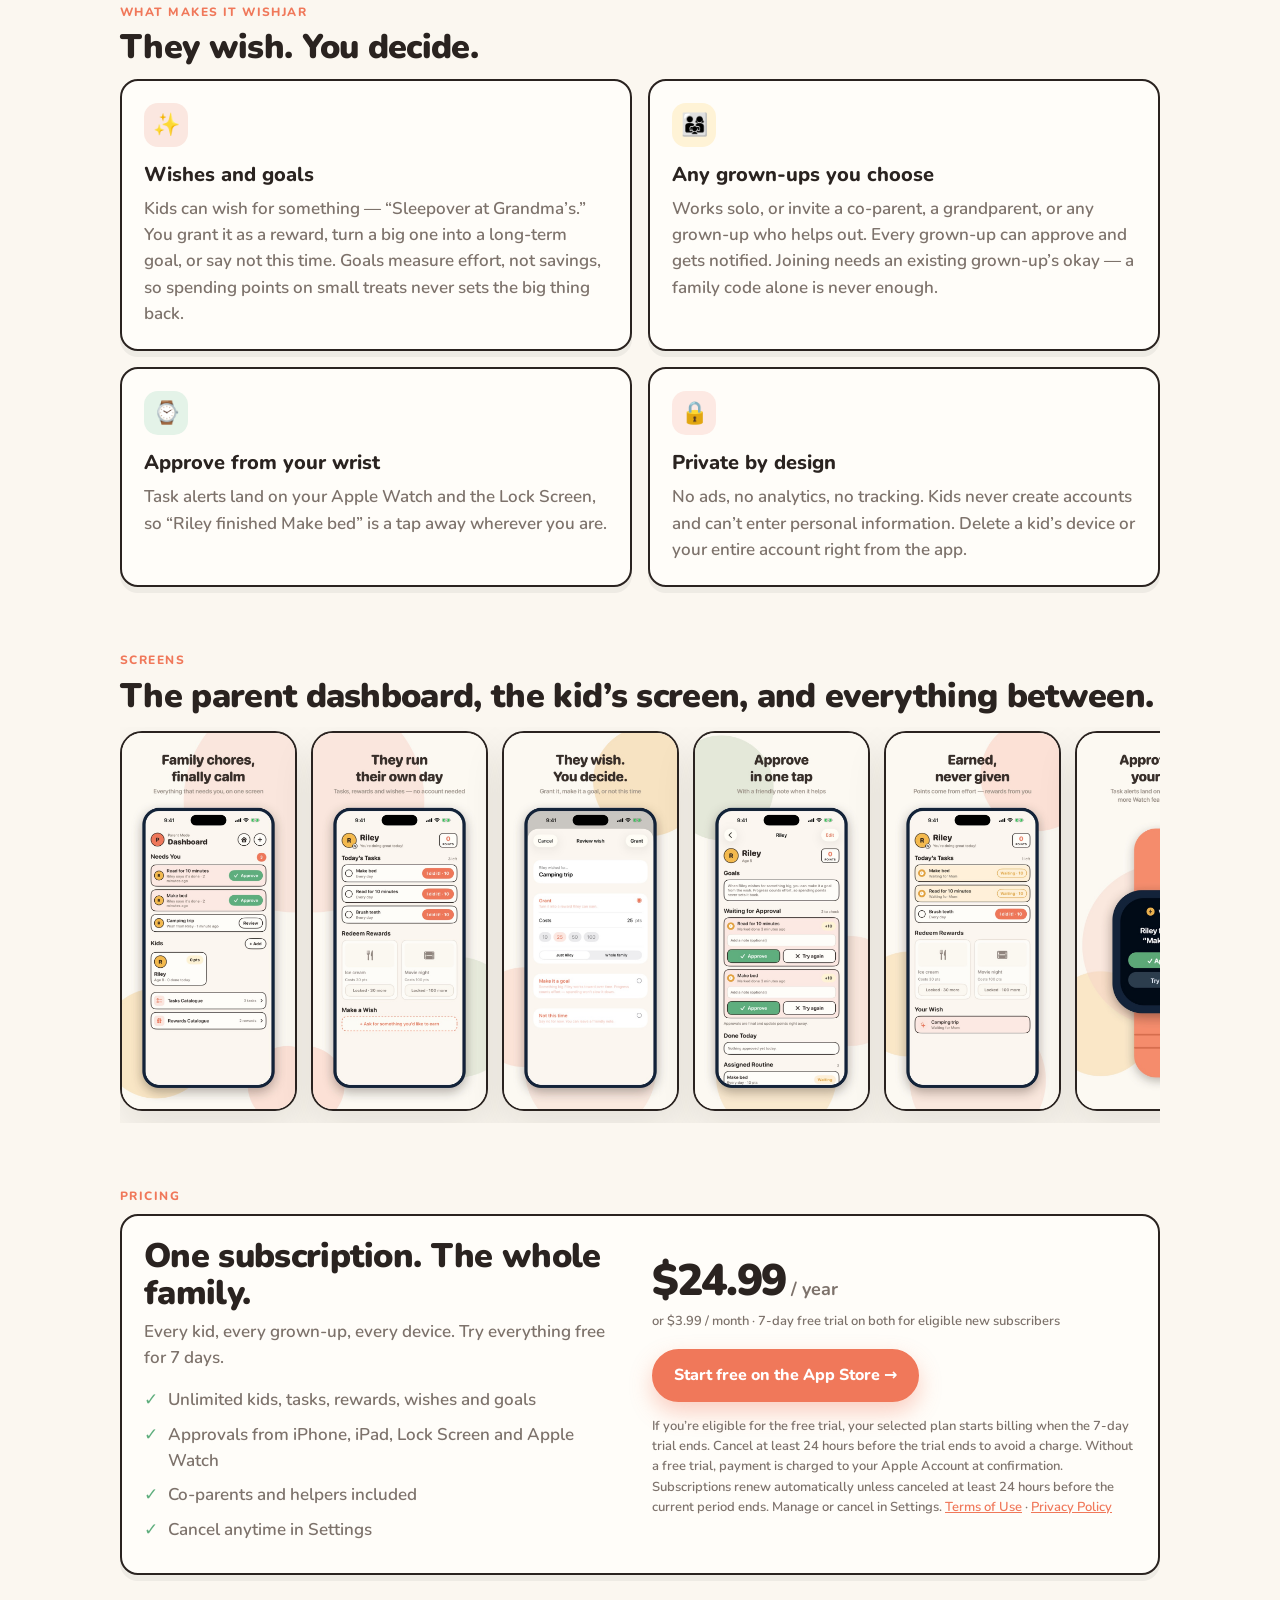
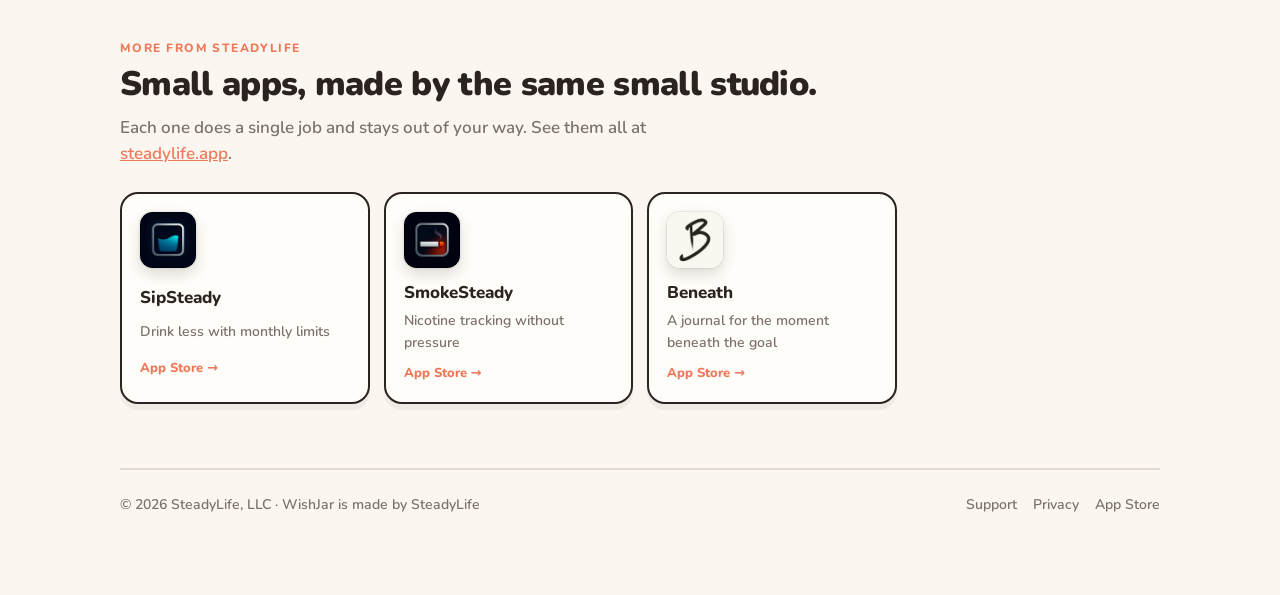
==== commit 31178eb0: "Align cross-app and reflection messaging" ====
--- a/index.html
+++ b/index.html
@@ -160,7 +160,7 @@
           <a class="more-card" href="https://apps.apple.com/app/id6803258229" target="_blank" rel="noopener">
             <img src="/img/smokesteady.png" alt="" width="56" height="56" />
             <span class="more-name">SmokeSteady</span>
-            <span class="more-sub">A gentler way to quit nicotine</span>
+            <span class="more-sub">Nicotine tracking without pressure</span>
             <span class="more-cta">App Store →</span>
           </a>
           <a class="more-card" href="https://apps.apple.com/app/id6801366688" target="_blank" rel="noopener">
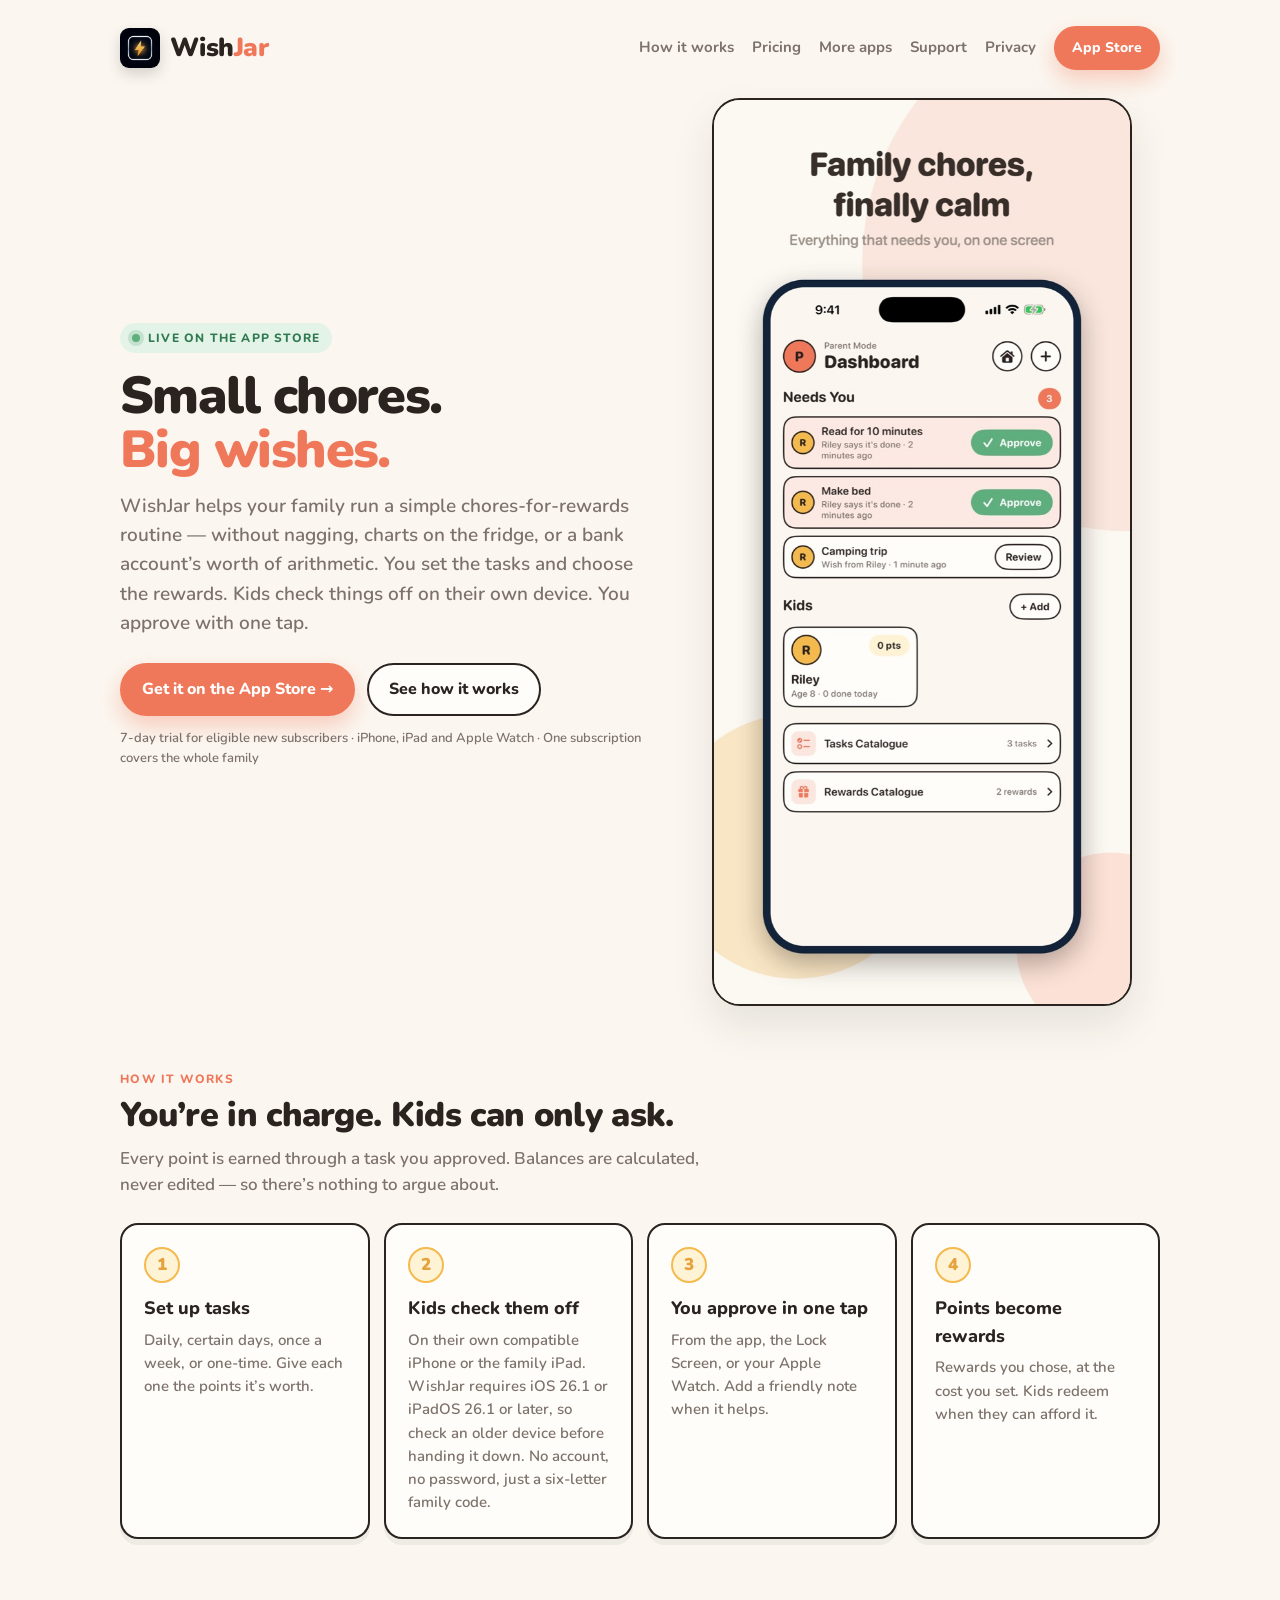
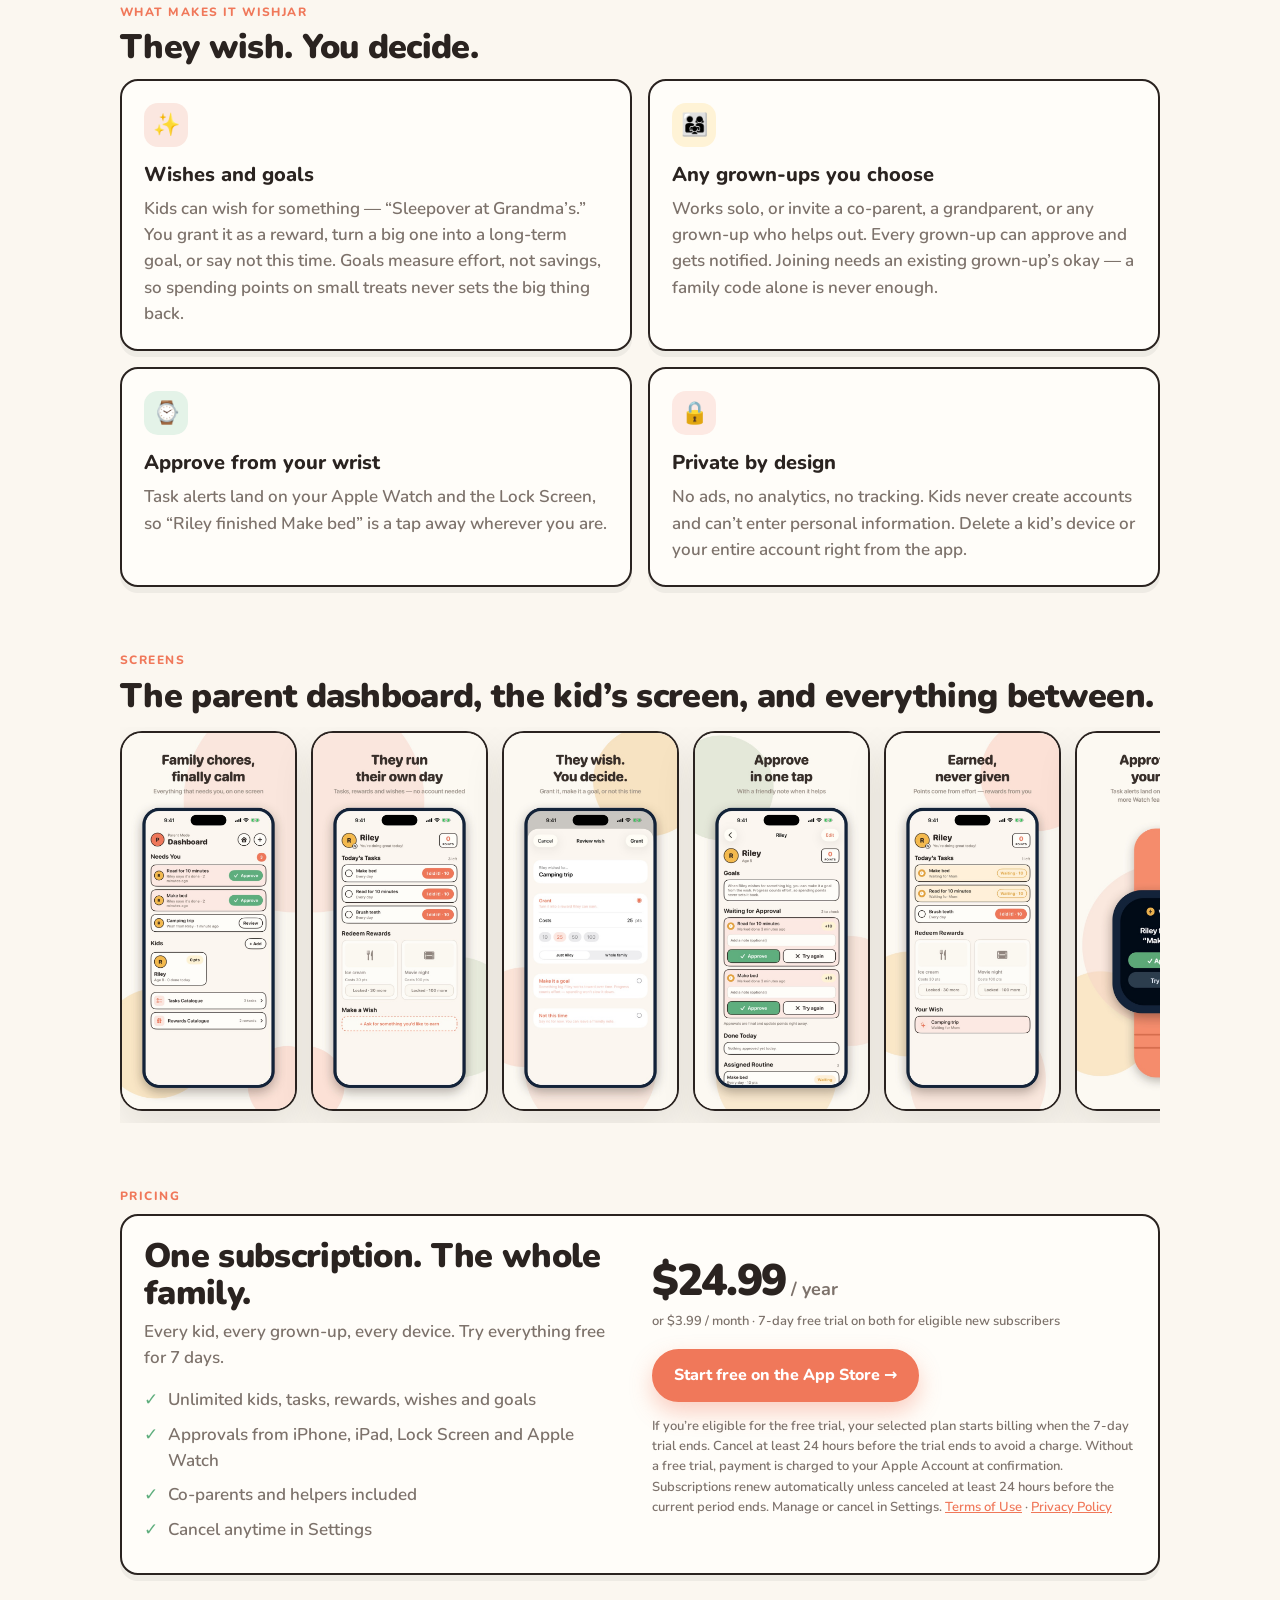
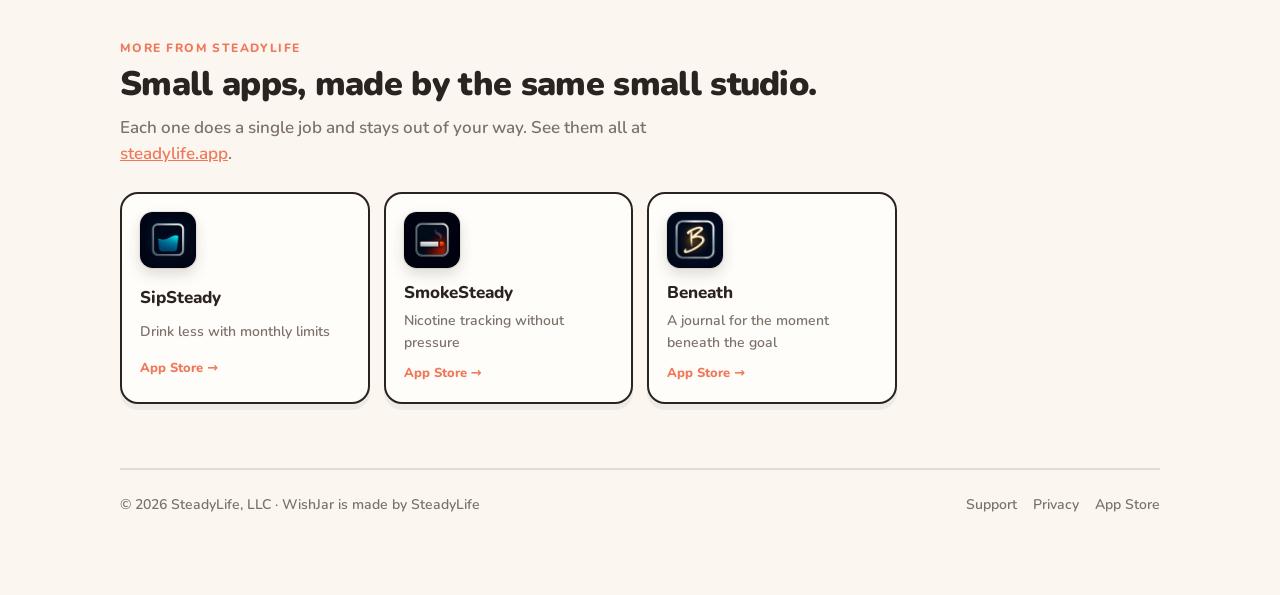
==== commit a26c443e: "Update Beneath cross-promotion icon" ====
--- a/index.html
+++ b/index.html
@@ -19,6 +19,7 @@
   <link href="https://fonts.googleapis.com/css2?family=Nunito:wght@500;600;700;800;900&display=swap" rel="stylesheet" />
   <link rel="stylesheet" href="/site.css" />
   <link rel="canonical" href="https://wishjar.family/" />
+<meta name="google-site-verification" content="xaN9FVJr7uztQOR5M7D7zL60Qkp4SwVnyySKkg4rgh4" />
 </head>
 <body>
   <div class="shell">
@@ -164,7 +165,7 @@
             <span class="more-cta">App Store →</span>
           </a>
           <a class="more-card" href="https://apps.apple.com/app/id6801366688" target="_blank" rel="noopener">
-            <img src="/img/beneath.png" alt="" width="56" height="56" />
+            <img src="/img/beneath.png?v=20260921" alt="" width="56" height="56" />
             <span class="more-name">Beneath</span>
             <span class="more-sub">A journal for the moment beneath the goal</span>
             <span class="more-cta">App Store →</span>
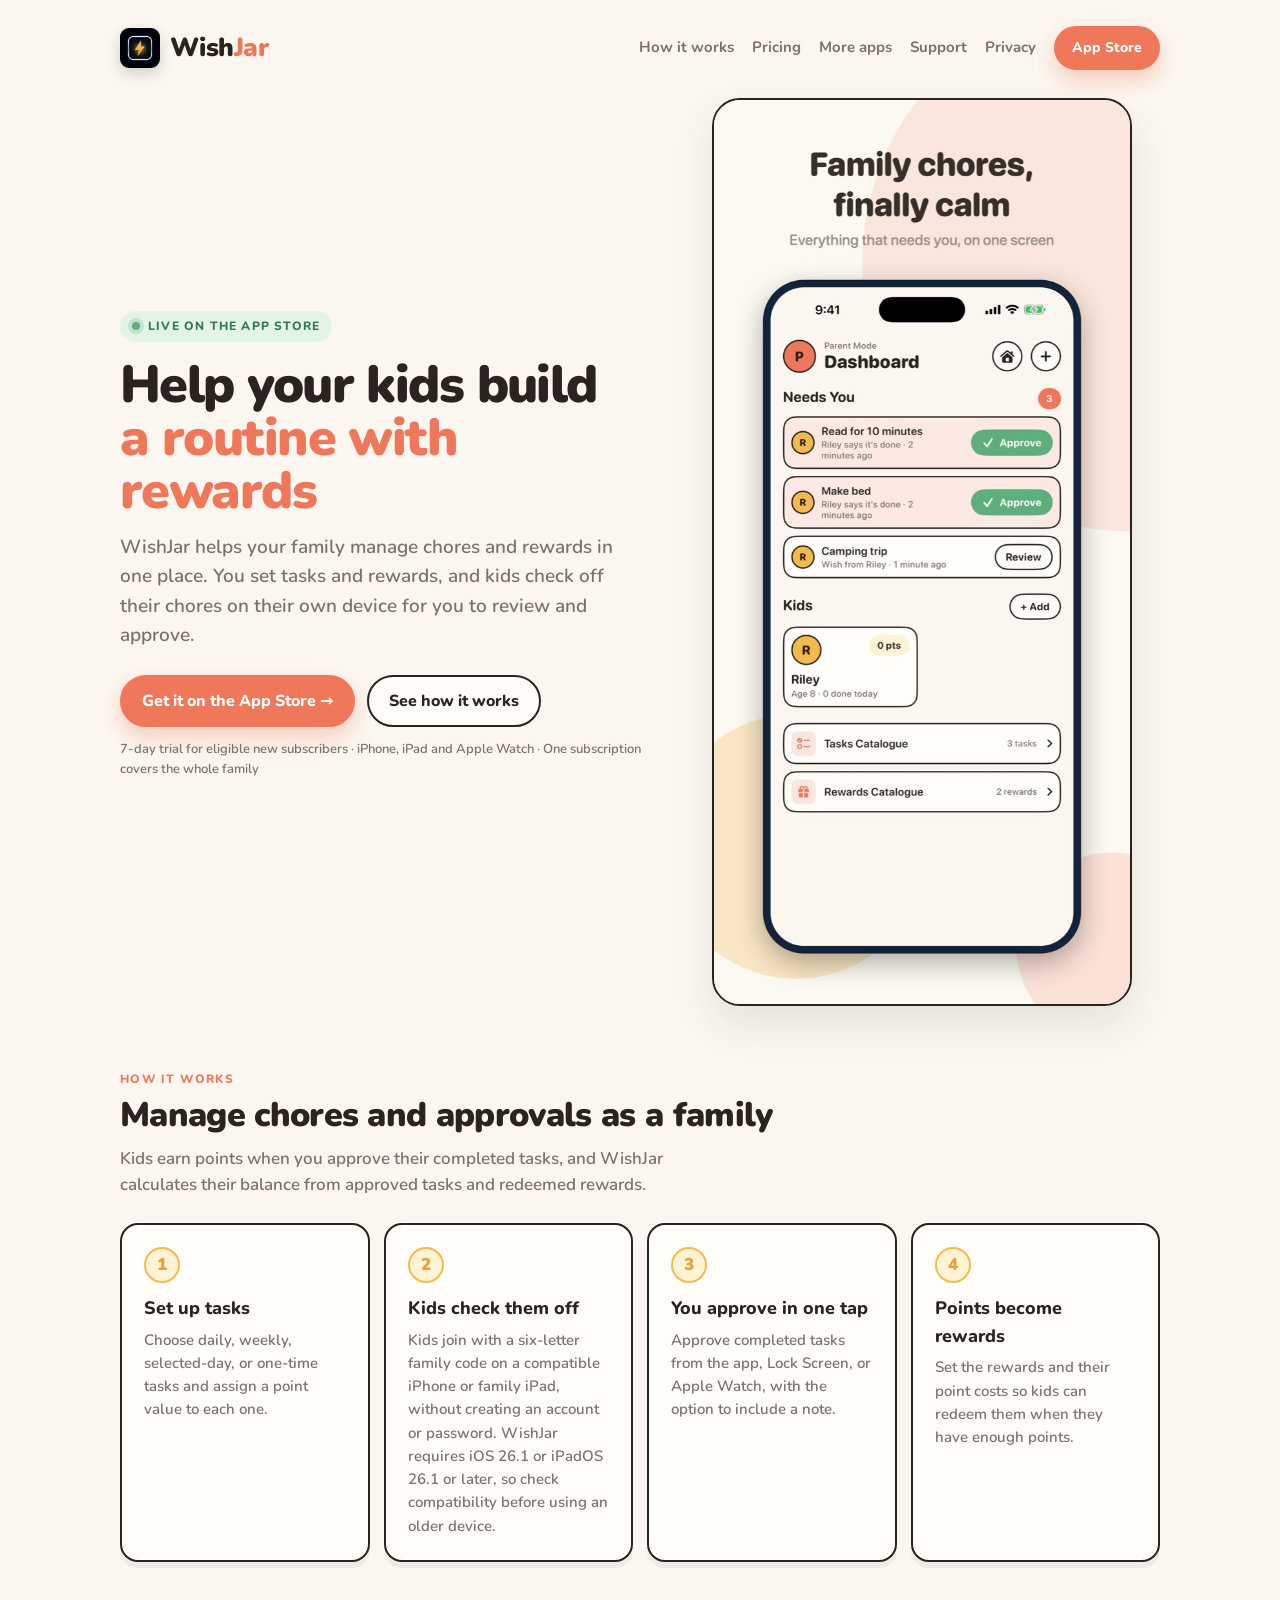
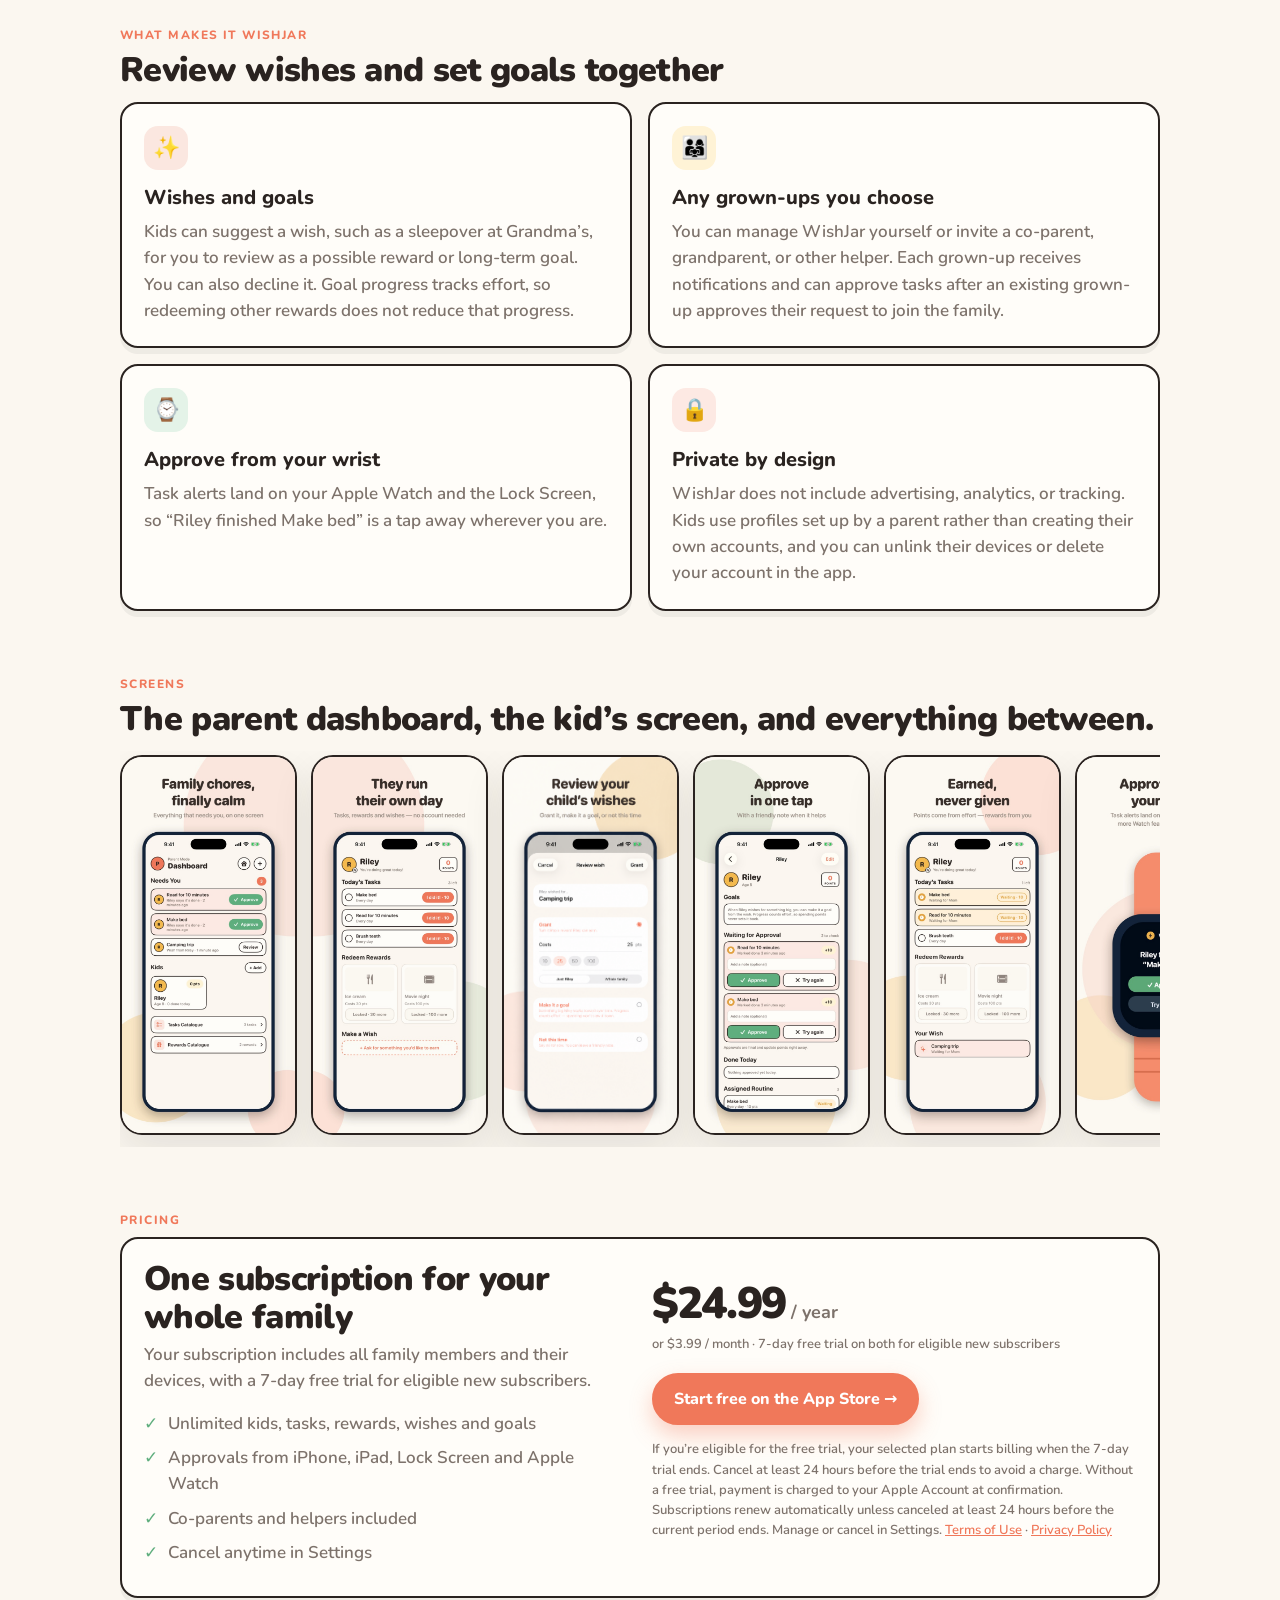
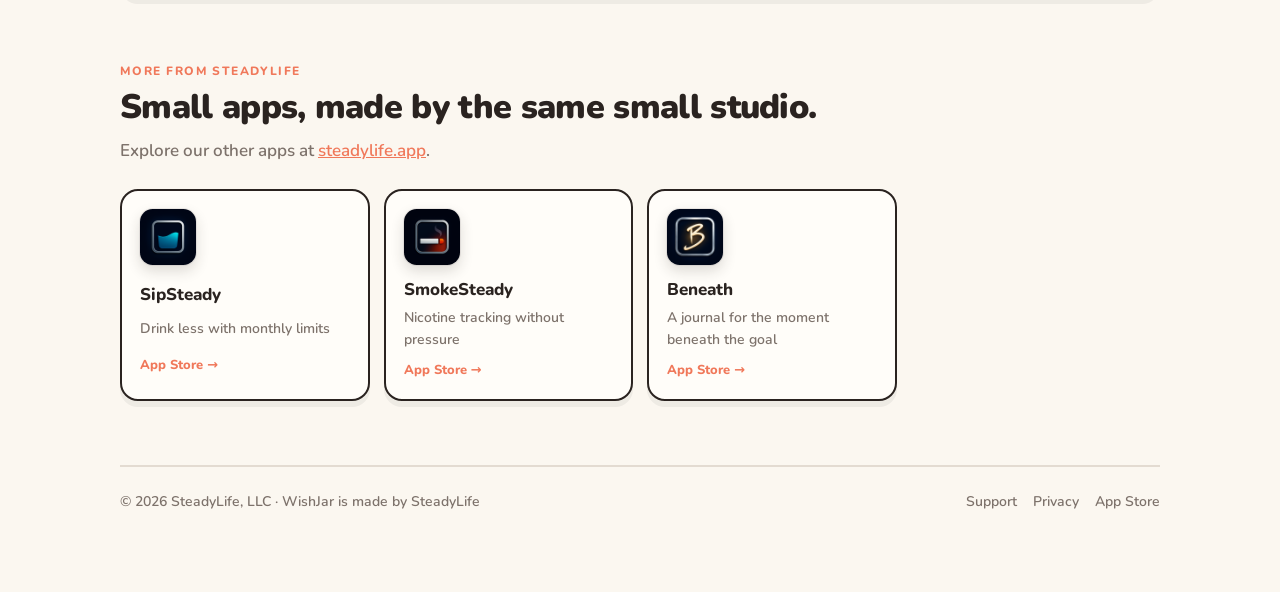
==== commit baddc747: "Replace paired marketing punchlines with descriptive WishJar copy" ====
--- a/index.html
+++ b/index.html
@@ -6,7 +6,7 @@
   <meta name="viewport" content="width=device-width, initial-scale=1" />
   <meta name="description" content="WishJar helps your family run a simple chores-for-rewards routine. Kids check off tasks on their own device, you approve with one tap, and points turn into rewards they chose. Eligible new subscribers can try it free for 7 days on the App Store." />
   <meta property="og:title" content="WishJar – Chores, rewards & family goals" />
-  <meta property="og:description" content="Kids check off chores on their own device. You approve with one tap. Points turn into rewards they chose." />
+  <meta property="og:description" content="WishJar lets kids check off chores on their own device and earn points toward rewards after a parent approves." />
   <meta property="og:image" content="https://wishjar.family/img/mk-1-pano-left.jpg" />
   <meta property="og:url" content="https://wishjar.family/" />
   <meta name="theme-color" content="#FBF7F0" />
@@ -42,9 +42,9 @@
       <section class="hero">
         <div>
           <div class="chip"><span class="dot"></span>Live on the App Store</div>
-          <h1>Small chores.<br /><span class="accent">Big wishes.</span></h1>
+          <h1>Help your kids build<br /><span class="accent">a routine with rewards</span></h1>
           <p class="lede">
-            WishJar helps your family run a simple chores-for-rewards routine — without nagging, charts on the fridge, or a bank account&rsquo;s worth of arithmetic. You set the tasks and choose the rewards. Kids check things off on their own device. You approve with one tap.
+            WishJar helps your family manage chores and rewards in one place. You set tasks and rewards, and kids check off their chores on their own device for you to review and approve.
           </p>
           <div class="cta-row">
             <a class="btn btn-primary" href="https://apps.apple.com/app/id6804933445" target="_blank" rel="noopener">Get it on the App Store →</a>
@@ -59,45 +59,45 @@
 
       <section id="how">
         <p class="eyebrow">How it works</p>
-        <h2>You&rsquo;re in charge. Kids can only ask.</h2>
-        <p class="sub">Every point is earned through a task you approved. Balances are calculated, never edited — so there&rsquo;s nothing to argue about.</p>
+        <h2>Manage chores and approvals as a family</h2>
+        <p class="sub">Kids earn points when you approve their completed tasks, and WishJar calculates their balance from approved tasks and redeemed rewards.</p>
         <div class="steps">
           <div class="card step">
             <div class="num">1</div>
             <h3>Set up tasks</h3>
-            <p>Daily, certain days, once a week, or one-time. Give each one the points it&rsquo;s worth.</p>
+            <p>Choose daily, weekly, selected-day, or one-time tasks and assign a point value to each one.</p>
           </div>
           <div class="card step">
             <div class="num">2</div>
             <h3>Kids check them off</h3>
-            <p>On their own compatible iPhone or the family iPad. WishJar requires iOS 26.1 or iPadOS 26.1 or later, so check an older device before handing it down. No account, no password, just a six-letter family code.</p>
+            <p>Kids join with a six-letter family code on a compatible iPhone or family iPad, without creating an account or password. WishJar requires iOS 26.1 or iPadOS 26.1 or later, so check compatibility before using an older device.</p>
           </div>
           <div class="card step">
             <div class="num">3</div>
             <h3>You approve in one tap</h3>
-            <p>From the app, the Lock Screen, or your Apple Watch. Add a friendly note when it helps.</p>
+            <p>Approve completed tasks from the app, Lock Screen, or Apple Watch, with the option to include a note.</p>
           </div>
           <div class="card step">
             <div class="num">4</div>
             <h3>Points become rewards</h3>
-            <p>Rewards you chose, at the cost you set. Kids redeem when they can afford it.</p>
+            <p>Set the rewards and their point costs so kids can redeem them when they have enough points.</p>
           </div>
         </div>
       </section>
 
       <section>
         <p class="eyebrow">What makes it WishJar</p>
-        <h2>They wish. You decide.</h2>
+        <h2>Review wishes and set goals together</h2>
         <div class="features">
           <div class="card feature coral">
             <div class="icon">✨</div>
             <h3>Wishes and goals</h3>
-            <p>Kids can wish for something — &ldquo;Sleepover at Grandma&rsquo;s.&rdquo; You grant it as a reward, turn a big one into a long-term goal, or say not this time. Goals measure effort, not savings, so spending points on small treats never sets the big thing back.</p>
+            <p>Kids can suggest a wish, such as a sleepover at Grandma&rsquo;s, for you to review as a possible reward or long-term goal. You can also decline it. Goal progress tracks effort, so redeeming other rewards does not reduce that progress.</p>
           </div>
           <div class="card feature mustard">
             <div class="icon">👨‍👩‍👧</div>
             <h3>Any grown-ups you choose</h3>
-            <p>Works solo, or invite a co-parent, a grandparent, or any grown-up who helps out. Every grown-up can approve and gets notified. Joining needs an existing grown-up&rsquo;s okay — a family code alone is never enough.</p>
+            <p>You can manage WishJar yourself or invite a co-parent, grandparent, or other helper. Each grown-up receives notifications and can approve tasks after an existing grown-up approves their request to join the family.</p>
           </div>
           <div class="card feature sage">
             <div class="icon">⌚️</div>
@@ -107,7 +107,7 @@
           <div class="card feature blush">
             <div class="icon">🔒</div>
             <h3>Private by design</h3>
-            <p>No ads, no analytics, no tracking. Kids never create accounts and can&rsquo;t enter personal information. Delete a kid&rsquo;s device or your entire account right from the app.</p>
+            <p>WishJar does not include advertising, analytics, or tracking. Kids use profiles set up by a parent rather than creating their own accounts, and you can unlink their devices or delete your account in the app.</p>
           </div>
         </div>
       </section>
@@ -118,9 +118,9 @@
         <div class="gallery">
           <a href="/img/mk-1-pano-left.jpg" target="_blank" rel="noopener"><img src="/img/mk-1-pano-left.jpg" alt="Family chores, finally calm — the parent dashboard" loading="lazy" /></a>
           <a href="/img/mk-2-pano-right.jpg" target="_blank" rel="noopener"><img src="/img/mk-2-pano-right.jpg" alt="They run their own day — the kid's screen" loading="lazy" /></a>
-          <a href="/img/mk-3-wish.jpg" target="_blank" rel="noopener"><img src="/img/mk-3-wish.jpg" alt="They wish, you decide — reviewing a wish" loading="lazy" /></a>
+          <a href="/img/wish-review.png" target="_blank" rel="noopener"><img src="/img/wish-review.png" alt="Reviewing a child’s wish in WishJar" loading="lazy" /></a>
           <a href="/img/mk-4-approve.jpg" target="_blank" rel="noopener"><img src="/img/mk-4-approve.jpg" alt="Approve in one tap" loading="lazy" /></a>
-          <a href="/img/mk-5-earned.jpg" target="_blank" rel="noopener"><img src="/img/mk-5-earned.jpg" alt="Earned, never given" loading="lazy" /></a>
+          <a href="/img/mk-5-earned.jpg" target="_blank" rel="noopener"><img src="/img/mk-5-earned.jpg" alt="Child’s task list showing chores awaiting approval" loading="lazy" /></a>
           <a href="/img/mk-6-watch.jpg" target="_blank" rel="noopener"><img src="/img/mk-6-watch.jpg" alt="Approve from your wrist on Apple Watch" loading="lazy" /></a>
         </div>
       </section>
@@ -129,8 +129,8 @@
         <p class="eyebrow">Pricing</p>
         <div class="card pricing">
           <div>
-            <h2 style="margin-bottom:6px;">One subscription. The whole family.</h2>
-            <p class="sub" style="margin-bottom:0;">Every kid, every grown-up, every device. Try everything free for 7 days.</p>
+            <h2 style="margin-bottom:6px;">One subscription for your whole family</h2>
+            <p class="sub" style="margin-bottom:0;">Your subscription includes all family members and their devices, with a 7-day free trial for eligible new subscribers.</p>
             <ul>
               <li>Unlimited kids, tasks, rewards, wishes and goals</li>
               <li>Approvals from iPhone, iPad, Lock Screen and Apple Watch</li>
@@ -150,7 +150,7 @@
       <section id="more">
         <p class="eyebrow">More from SteadyLife</p>
         <h2>Small apps, made by the same small studio.</h2>
-        <p class="sub">Each one does a single job and stays out of your way. See them all at <a href="https://steadylife.app/">steadylife.app</a>.</p>
+        <p class="sub">Explore our other apps at <a href="https://steadylife.app/">steadylife.app</a>.</p>
         <div class="more-grid">
           <a class="more-card" href="https://apps.apple.com/app/id6755796430" target="_blank" rel="noopener">
             <img src="/img/sipsteady.png" alt="" width="56" height="56" />
